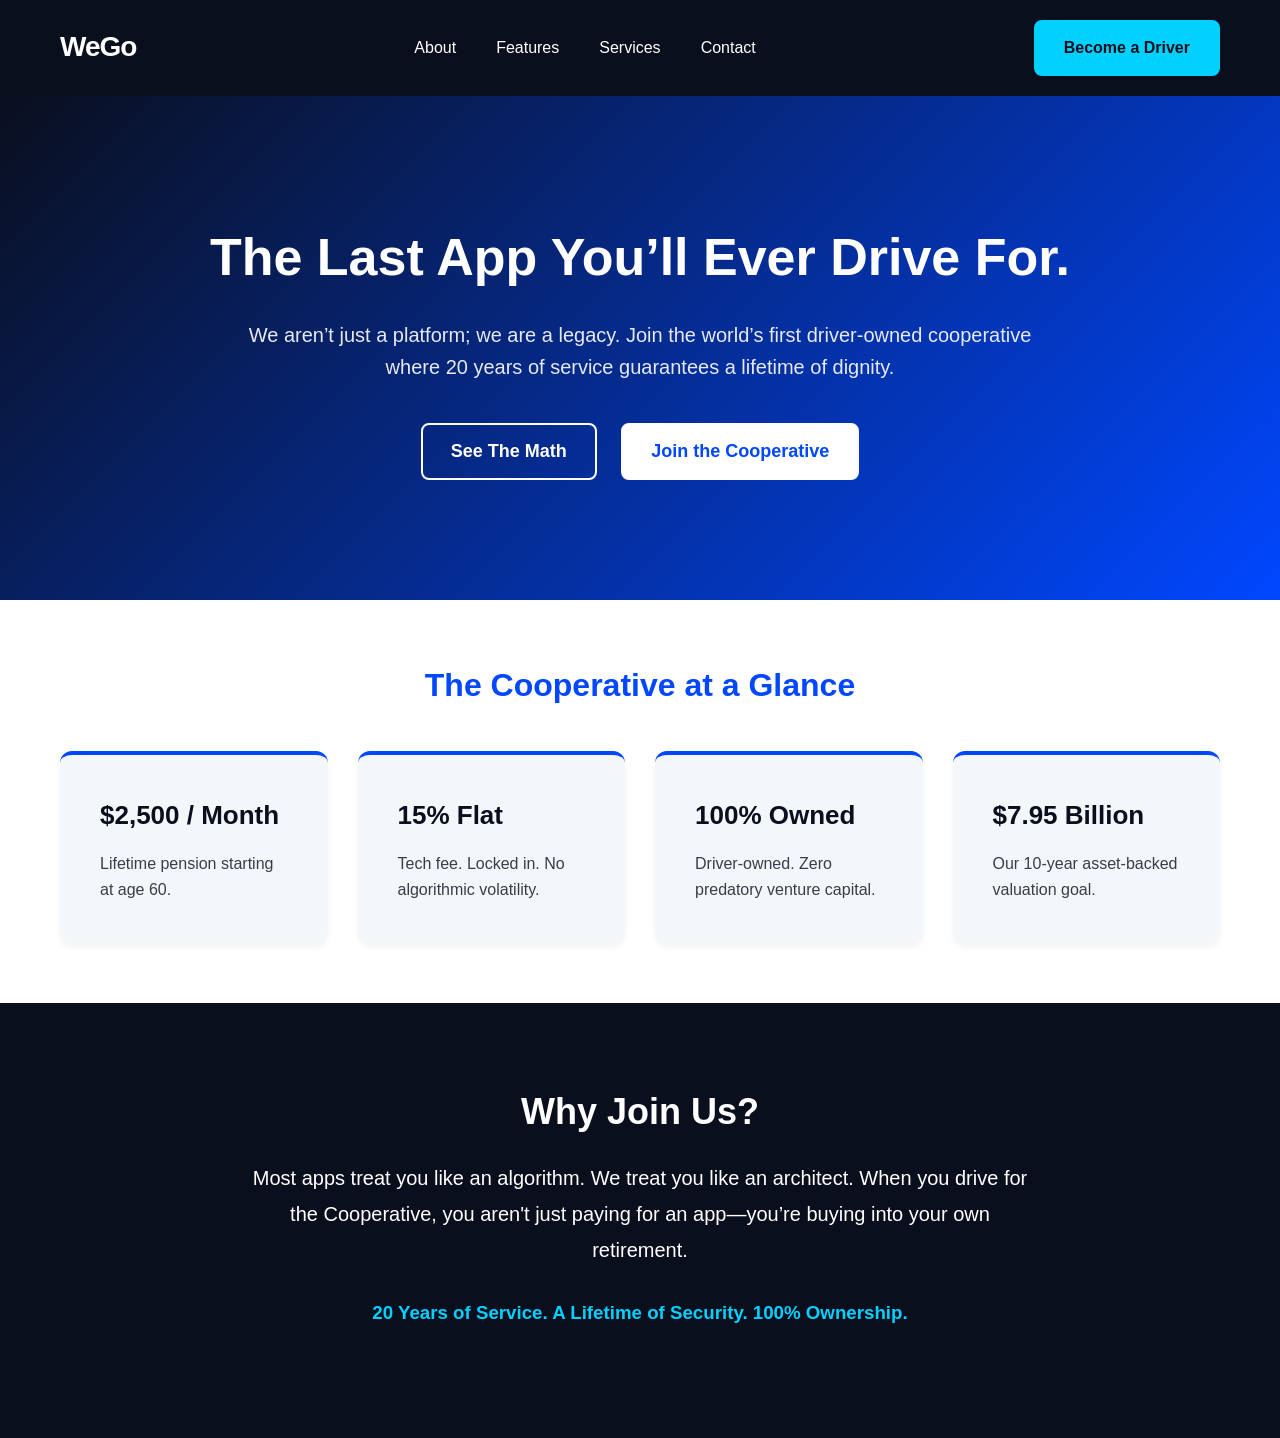
==== index.html @ bcb3e482 "Initial commit: WeGo founational HTML and CSS" ====
<!DOCTYPE html>
<html lang="en">
<head>
    <meta charset="UTF-8">
    <meta name="viewport" content="width=device-width, initial-scale=1.0">
    <title>WeGo - The Last App You'll Ever Drive For</title>
    <link rel="stylesheet" href="styles.css">
</head>
<body>
    <header>
        <div class="container">
            <h1 class="logo"><a href="index.html">WeGo</a></h1>
            <nav>
                <ul>
                    <li><a href="about.html">About</a></li>
                    <li><a href="features.html">Features</a></li>
                    <li><a href="services.html">Services</a></li>
                    <li><a href="contact.html">Contact</a></li>
                </ul>
            </nav>
            <a href="contact.html" class="cta">Become a Driver</a>
        </div>
    </header>

    <main>
        <section class="hero">
            <div class="container hero-content">
                <h2>The Last App You’ll Ever Drive For.</h2>
                <p>We aren’t just a platform; we are a legacy. Join the world’s first driver-owned cooperative where 20 years of service guarantees a lifetime of dignity.</p>
                <div class="hero-ctas">
                    <a href="features.html">See The Math</a>
                    <a href="contact.html" style="background: var(--white); color: var(--primary);">Join the Cooperative</a>
                </div>
            </div>
        </section>

        <section class="fun-facts" style="padding: 60px 0; background: var(--white);">
            <div class="container">
                <h3 style="text-align: center; color: var(--primary); font-size: 32px; margin-bottom: 40px;">The Cooperative at a Glance</h3>
                <div class="feature-grid">
                    <div class="feature-card">
                        <h3>$2,500 / Month</h3>
                        <p>Lifetime pension starting at age 60.</p>
                    </div>
                    <div class="feature-card">
                        <h3>15% Flat</h3>
                        <p>Tech fee. Locked in. No algorithmic volatility.</p>
                    </div>
                    <div class="feature-card">
                        <h3>100% Owned</h3>
                        <p>Driver-owned. Zero predatory venture capital.</p>
                    </div>
                    <div class="feature-card">
                        <h3>$7.95 Billion</h3>
                        <p>Our 10-year asset-backed valuation goal.</p>
                    </div>
                </div>
            </div>
        </section>

        <section class="cta-banner" style="background: var(--dark); color: var(--white); padding: 80px 0; text-align: center;">
            <div class="container">
                <h2 style="font-size: 36px; margin-bottom: 20px;">Why Join Us?</h2>
                <p style="font-size: 20px; max-width: 800px; margin: 0 auto 30px; line-height: 1.8;">Most apps treat you like an algorithm. We treat you like an architect. When you drive for the Cooperative, you aren't just paying for an app—you’re buying into your own retirement.</p>
                <h3 style="color: var(--secondary); margin-bottom: 30px;">20 Years of Service. A Lifetime of Security. 100% Ownership.</h3>
            </div>
        </section>
    </main>
</body>
</html>
---- styles.css ----
/* =========================================
   1. VARIABLES & BASE SETUP
   ========================================= */
:root {
    --primary: #0047FF; 
    --secondary: #00D1FF; 
    --dark: #0A0F1E; 
    --light: #F4F7FA;
    --white: #FFFFFF;
}

* { margin: 0; padding: 0; box-sizing: border-box; font-family: 'Inter', sans-serif; }
body { background: var(--light); color: var(--dark); line-height: 1.6; }
.container { max-width: 1200px; margin: 0 auto; padding: 0 20px; }

/* =========================================
   2. HEADER & NAVIGATION
   ========================================= */
header { background: var(--dark); padding: 20px 0; position: sticky; top: 0; z-index: 100; }
header .container { display: flex; justify-content: space-between; align-items: center; }
.logo { color: var(--white); font-size: 28px; font-weight: 800; letter-spacing: -1px; }
.logo a { color: var(--white); text-decoration: none; }
nav ul { display: flex; list-style: none; }
nav ul li a { color: var(--white); text-decoration: none; margin: 0 20px; font-weight: 500; transition: 0.3s; }
nav ul li a:hover { color: var(--secondary); }

/* =========================================
   3. HERO SECTIONS 
   ========================================= */
.hero { background: linear-gradient(135deg, var(--dark) 0%, var(--primary) 100%); color: var(--white); padding: 120px 0; text-align: center; }
.hero h2 { font-size: 52px; margin-bottom: 20px; font-weight: 800; }
.hero p { font-size: 20px; max-width: 800px; margin: 0 auto 40px; opacity: 0.9; line-height: 1.6; }

/* =========================================
   4. BUTTONS & LINKS
   ========================================= */
.cta { background: var(--secondary); color: var(--dark); padding: 15px 30px; border-radius: 8px; text-decoration: none; font-weight: 700; transition: 0.3s ease; display: inline-block; border: none; cursor: pointer; }
.cta:hover { transform: translateY(-3px); box-shadow: 0 10px 20px rgba(0,209,255,0.3); }

.hero-ctas { margin-top: 20px; }
.hero-ctas a { color: var(--white); text-decoration: none; font-weight: 700; font-size: 18px; margin: 0 10px; padding: 12px 28px; border: 2px solid var(--white); border-radius: 8px; transition: 0.3s ease; display: inline-block; }
.hero-ctas a:hover { background: var(--white); color: var(--primary); transform: translateY(-3px); box-shadow: 0 10px 20px rgba(255, 255, 255, 0.2); }

/* =========================================
   5. GRIDS & CARDS (FUN FACTS & FEATURES)
   ========================================= */
.feature-grid { display: grid; grid-template-columns: repeat(auto-fit, minmax(250px, 1fr)); gap: 30px; }
.feature-card { background: var(--light); padding: 40px; border-radius: 12px; box-shadow: 0 4px 6px rgba(0,0,0,0.05); transition: 0.3s ease; border-top: 4px solid var(--primary); }
.feature-card:hover { transform: translateY(-10px); }
.feature-card h3 { color: var(--dark); margin-bottom: 15px; font-size: 26px; font-weight: 800; }
.feature-card p { font-size: 16px; opacity: 0.8; }

.dashboard-grid { display: grid; grid-template-columns: repeat(12, 1fr); gap: 20px; }

/* =========================================
   6. SERVICES LAYOUT
   ========================================= */
.service-row { display: grid; grid-template-columns: 1fr 1fr; gap: 50px; align-items: start; margin-bottom: 40px; }
.service-text h3 { font-size: 28px; color: var(--primary); margin-bottom: 15px; }
.service-text p { font-size: 18px; line-height: 1.6; }

/* =========================================
   7. FOOTER (Placeholders for your existing setup)
   ========================================= */
footer { background: var(--dark); color: var(--white); padding: 60px 0 20px; text-align: center; }
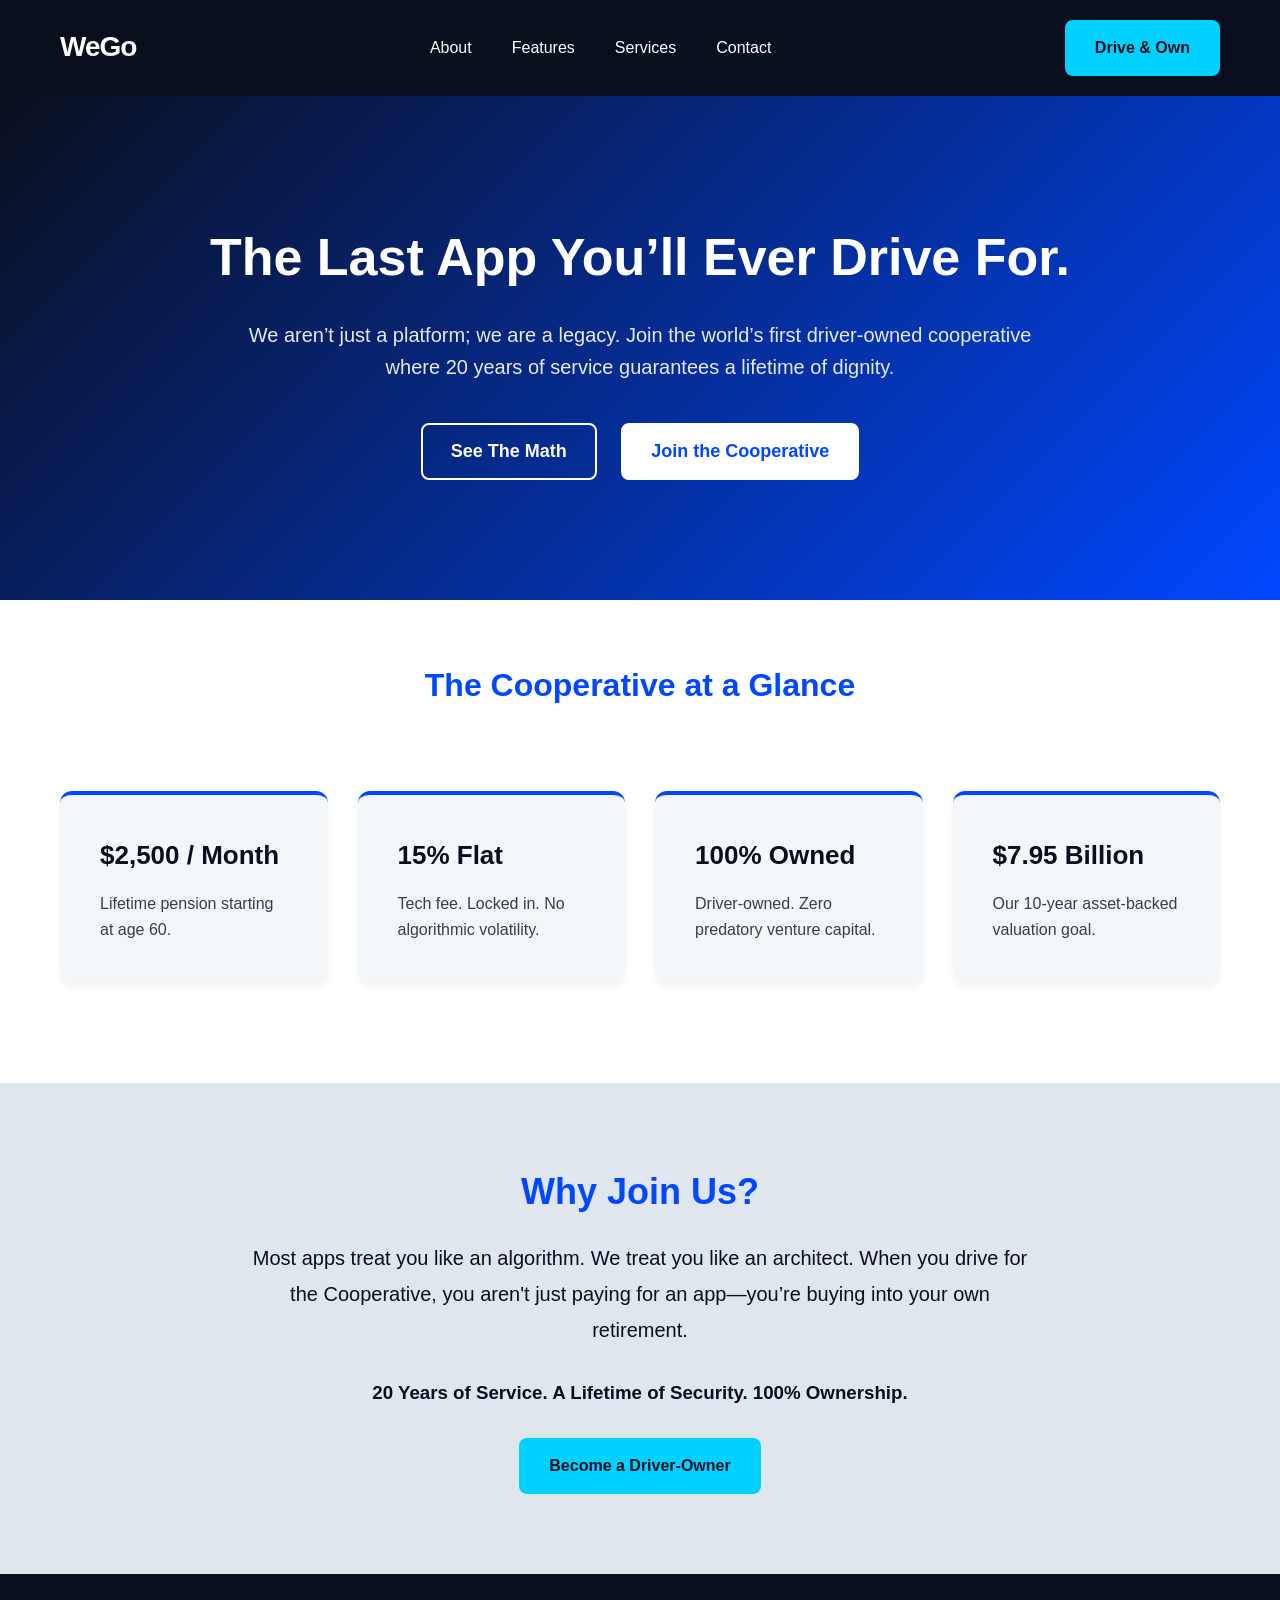
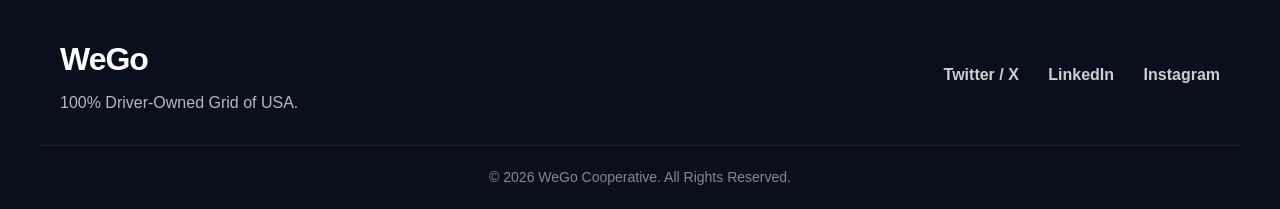
==== commit 51511828: "Added final master CSS" ====
--- a/index.html
+++ b/index.html
@@ -18,7 +18,7 @@
                     <li><a href="contact.html">Contact</a></li>
                 </ul>
             </nav>
-            <a href="contact.html" class="cta">Become a Driver</a>
+            <a href="contact.html" class="cta">Drive & Own</a>
         </div>
     </header>
 
@@ -58,13 +58,32 @@
             </div>
         </section>
 
-        <section class="cta-banner" style="background: var(--dark); color: var(--white); padding: 80px 0; text-align: center;">
+        <section class="cta-banner" style="background: #e0e6ed; color: var(--dark); padding: 80px 0; text-align: center;">
             <div class="container">
-                <h2 style="font-size: 36px; margin-bottom: 20px;">Why Join Us?</h2>
+                <h2 style="font-size: 36px; margin-bottom: 20px; color: var(--primary);">Why Join Us?</h2>
                 <p style="font-size: 20px; max-width: 800px; margin: 0 auto 30px; line-height: 1.8;">Most apps treat you like an algorithm. We treat you like an architect. When you drive for the Cooperative, you aren't just paying for an app—you’re buying into your own retirement.</p>
-                <h3 style="color: var(--secondary); margin-bottom: 30px;">20 Years of Service. A Lifetime of Security. 100% Ownership.</h3>
+                <h3 style="color: var(--dark); margin-bottom: 30px; font-weight: 800;">20 Years of Service. A Lifetime of Security. 100% Ownership.</h3>
+                <a href="contact.html" class="cta">Become a Driver-Owner</a>
             </div>
         </section>
     </main>
+
+    <footer>
+        <div class="container footer-content">
+            <div class="footer-logo">
+                <h2>WeGo</h2>
+                <p>100% Driver-Owned Grid of USA.</p>
+            </div>
+            <div class="social-links">
+                <a href="https://x.com/">Twitter / X</a>
+                <a href="https://www.linkedin.com/">LinkedIn</a>
+                <a href="https://www.instagram.com/">Instagram</a>
+            </div>
+        </div>
+        <div class="footer-bottom">
+            <p>&copy; 2026 WeGo Cooperative. All Rights Reserved.</p>
+        </div>
+    </footer>
+
 </body>
 </html>
--- a/styles.css
+++ b/styles.css
@@ -42,24 +42,85 @@
 .hero-ctas a:hover { background: var(--white); color: var(--primary); transform: translateY(-3px); box-shadow: 0 10px 20px rgba(255, 255, 255, 0.2); }
 
 /* =========================================
-   5. GRIDS & CARDS (FUN FACTS & FEATURES)
+   5. FEATURE CARDS & GRIDS
    ========================================= */
-.feature-grid { display: grid; grid-template-columns: repeat(auto-fit, minmax(250px, 1fr)); gap: 30px; }
+.feature-grid { display: grid; grid-template-columns: repeat(auto-fit, minmax(250px, 1fr)); gap: 30px; padding: 40px 0;}
 .feature-card { background: var(--light); padding: 40px; border-radius: 12px; box-shadow: 0 4px 6px rgba(0,0,0,0.05); transition: 0.3s ease; border-top: 4px solid var(--primary); }
 .feature-card:hover { transform: translateY(-10px); }
 .feature-card h3 { color: var(--dark); margin-bottom: 15px; font-size: 26px; font-weight: 800; }
 .feature-card p { font-size: 16px; opacity: 0.8; }
 
 .dashboard-grid { display: grid; grid-template-columns: repeat(12, 1fr); gap: 20px; }
+.stats-panel { background: var(--white); padding: 25px; border-radius: 12px; box-shadow: 0 10px 30px rgba(0,0,0,0.05); }
 
 /* =========================================
-   6. SERVICES LAYOUT
+   6. SERVICES LAYOUT (Home & Services Page)
    ========================================= */
+.service-list { display: grid; grid-template-columns: repeat(auto-fit, minmax(300px, 1fr)); gap: 30px; padding: 40px 0; }
+.service-item { background: var(--white); padding: 35px; border-radius: 12px; border-left: 6px solid var(--primary); box-shadow: 0 4px 10px rgba(0,0,0,0.03); transition: 0.3s ease; }
+.service-item:hover { transform: translateY(-5px); box-shadow: 0 10px 25px rgba(0, 71, 255, 0.1); }
+.service-item h3 { color: var(--dark); font-size: 22px; margin-bottom: 12px; }
+.service-item p { font-size: 16px; opacity: 0.8; }
+
 .service-row { display: grid; grid-template-columns: 1fr 1fr; gap: 50px; align-items: start; margin-bottom: 40px; }
+.service-row.reverse-row { direction: rtl; }
+.service-row.reverse-row .service-text { direction: ltr; }
 .service-text h3 { font-size: 28px; color: var(--primary); margin-bottom: 15px; }
 .service-text p { font-size: 18px; line-height: 1.6; }
+.service-text ul { list-style: none; padding: 0; }
+.service-text ul li { font-size: 16px; margin-bottom: 12px; padding-left: 30px; position: relative; }
+.service-text ul li::before { content: '✓'; color: var(--primary); position: absolute; left: 0; font-weight: bold; font-size: 18px; }
+
+.service-graphic { background: #e0e6ed; height: 400px; border-radius: 12px; border: 2px solid var(--primary); display: flex; align-items: center; justify-content: center; color: var(--dark); font-weight: 700; opacity: 0.8; box-shadow: 0 10px 30px rgba(0,0,0,0.05); }
 
 /* =========================================
-   7. FOOTER (Placeholders for your existing setup)
+   7. CONTACT FORM
    ========================================= */
-footer { background: var(--dark); color: var(--white); padding: 60px 0 20px; text-align: center; }+.contact-form { display: flex; flex-direction: column; gap: 20px; }
+.form-row { display: grid; grid-template-columns: 1fr 1fr; gap: 20px; }
+.contact-form input, .contact-form select, .contact-form textarea { width: 100%; padding: 15px; border: 1px solid #ccc; border-radius: 8px; font-size: 16px; background: #f9fbfd; transition: 0.3s; }
+.contact-form input:focus, .contact-form select:focus, .contact-form textarea:focus { outline: none; border-color: var(--primary); box-shadow: 0 0 0 3px rgba(0, 71, 255, 0.1); }
+.contact-form textarea { resize: vertical; }
+.submit-btn { width: 100%; }
+
+/* =========================================
+   8. RICH FOOTER
+   ========================================= */
+footer { background: var(--dark); color: var(--white); padding: 60px 0 20px; }
+.footer-content { display: flex; justify-content: space-between; align-items: center; border-bottom: 1px solid rgba(255, 255, 255, 0.1); padding-bottom: 30px; margin-bottom: 20px; flex-wrap: wrap; gap: 20px; }
+.footer-logo h2 { font-size: 32px; font-weight: 800; letter-spacing: -1px; color: var(--white); margin-bottom: 5px; }
+.footer-logo p { opacity: 0.7; font-size: 16px; }
+.social-links a { color: var(--white); text-decoration: none; margin-left: 25px; font-weight: 600; transition: 0.3s; opacity: 0.8; }
+.social-links a:hover { color: var(--secondary); opacity: 1; }
+.footer-bottom { text-align: center; opacity: 0.5; font-size: 14px; }
+
+/* =========================================
+   9. MOBILE RESPONSIVENESS (The Final Polish)
+   ========================================= */
+@media (max-width: 768px) {
+    /* Stack the hero text and buttons so they don't look squashed */
+    .hero-ctas a { margin-bottom: 15px !important; }
+    .hero h2 { font-size: 32px; }
+    .hero p { font-size: 16px; }
+
+    /* Force grids to stack vertically */
+    .dashboard-grid, .service-row { display: flex !important; flex-direction: column !important; gap: 30px; }
+
+    /* Target ALL divs inside grids to take full width and remove padding */
+    .dashboard-grid > div, .service-row > div { width: 100% !important; grid-column: span 12 !important; padding-right: 0 !important; padding-left: 0 !important; }
+
+    /* Nav Fix */
+    header .container { flex-direction: column; gap: 15px; }
+    nav ul { flex-wrap: wrap; justify-content: center; }
+    nav ul li a { margin: 0 10px; font-size: 14px; }
+
+    /* Form Fix */
+    .contact-form { display: flex !important; flex-direction: column !important; width: 100% !important; }
+    .form-row { display: flex !important; flex-direction: column !important; gap: 20px !important; }
+    .contact-form input, .contact-form select, .contact-form textarea { width: 100% !important; max-width: 100% !important; box-sizing: border-box !important; padding: 15px !important; font-size: 16px !important; }
+    .submit-btn { width: 100% !important; padding: 18px !important; font-size: 18px !important; }
+
+    /* Footer Fix */
+    .footer-content { flex-direction: column; text-align: center; }
+    .social-links a { margin: 0 10px; }
+}
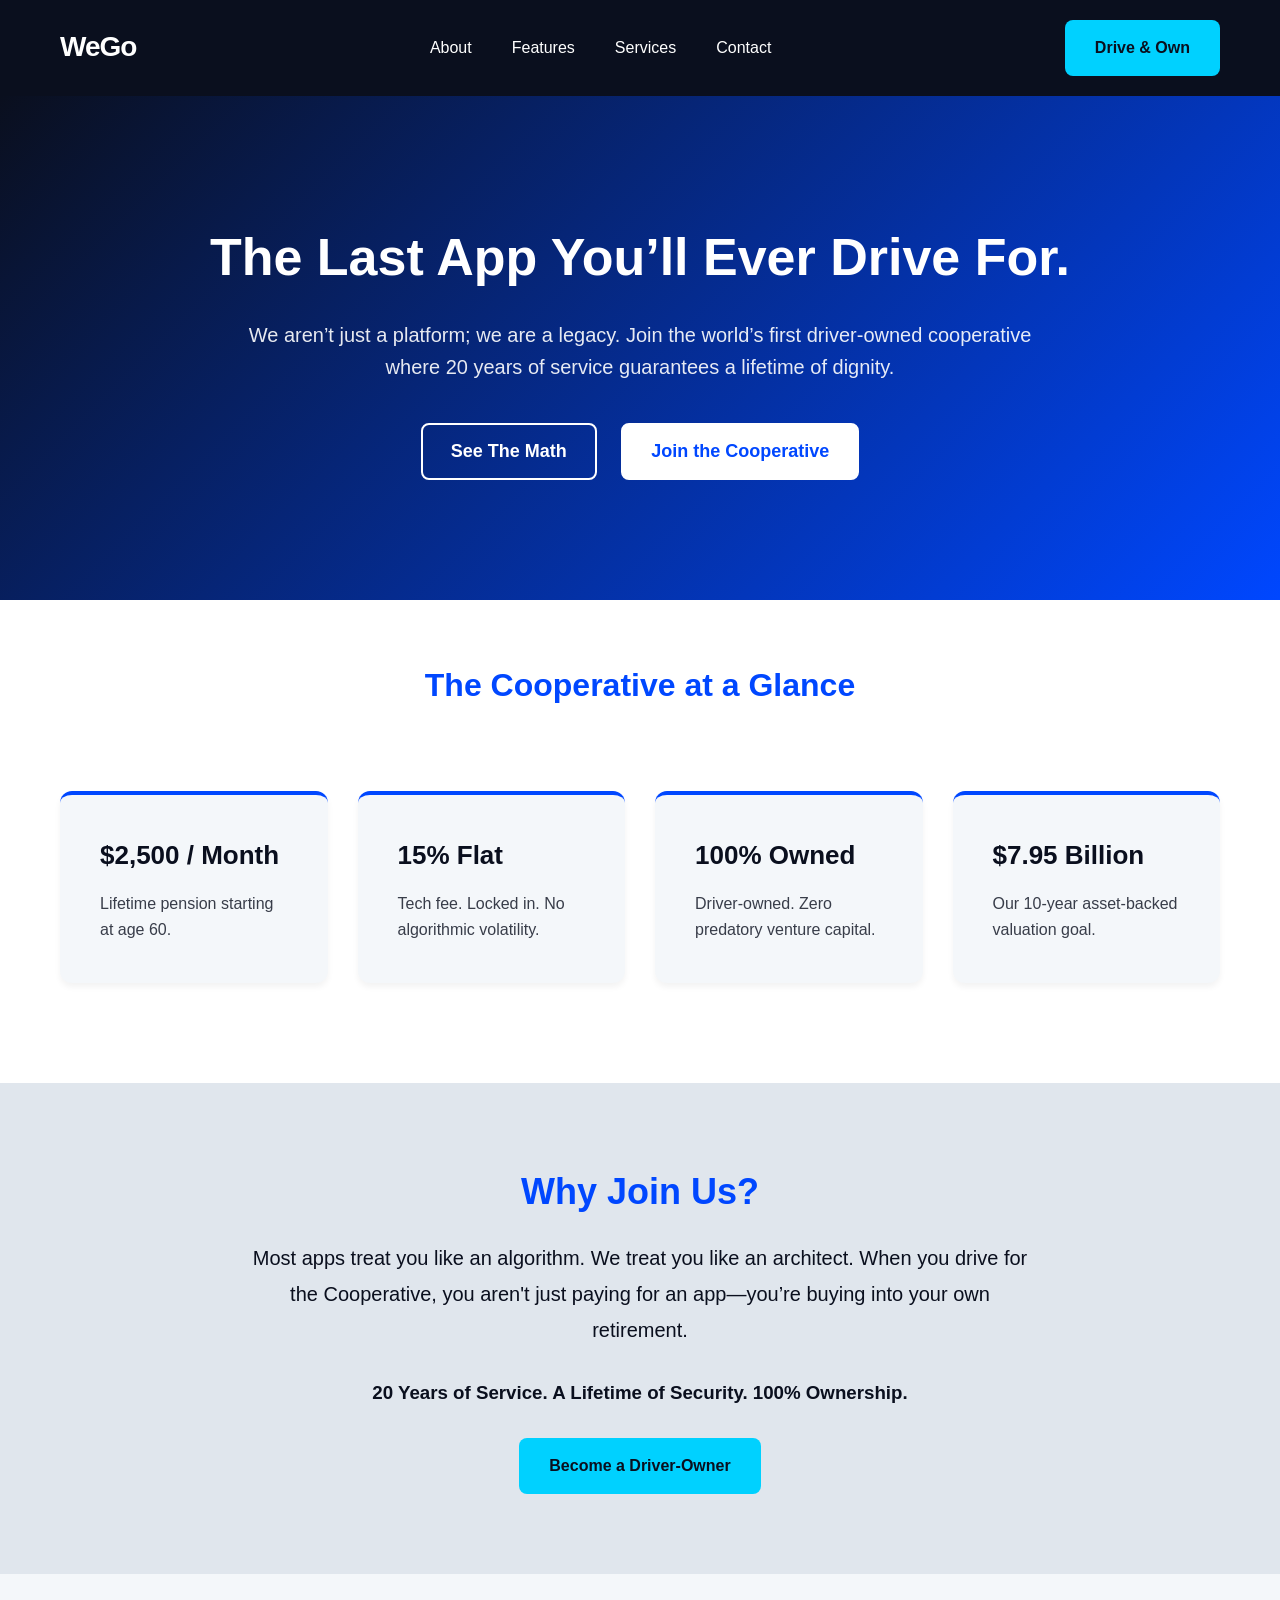
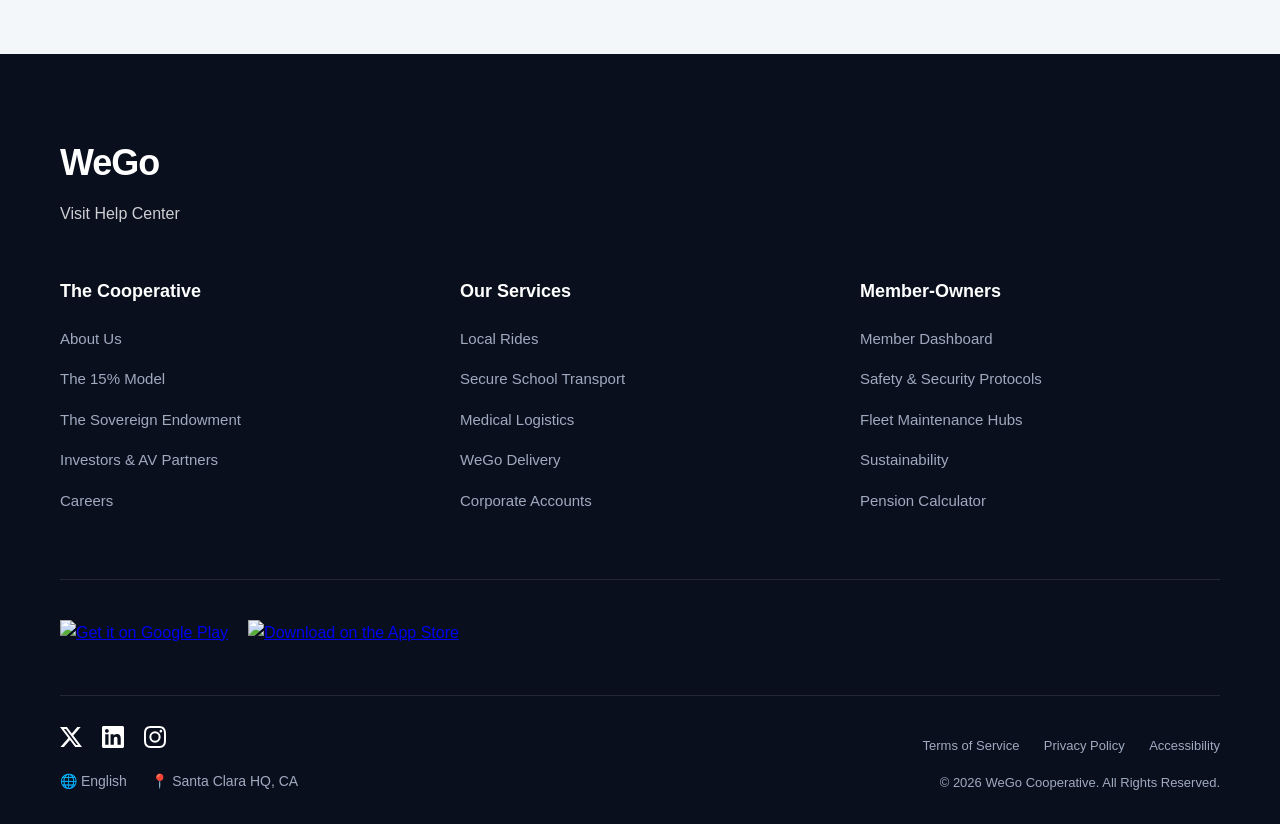
==== commit f9234e6b: "Added secure blank targets to app links and logo" ====
--- a/index.html
+++ b/index.html
@@ -68,20 +68,83 @@
         </section>
     </main>
 
-    <footer>
-        <div class="container footer-content">
-            <div class="footer-logo">
+    <footer class="mega-footer">
+        <div class="container">
+            <div class="footer-brand">
                 <h2>WeGo</h2>
-                <p>100% Driver-Owned Grid of USA.</p>
+                <a href="contact.html" class="help-link">Visit Help Center</a>
             </div>
-            <div class="social-links">
-                <a href="https://x.com/">Twitter / X</a>
-                <a href="https://www.linkedin.com/">LinkedIn</a>
-                <a href="https://www.instagram.com/">Instagram</a>
+
+            <div class="footer-grid">
+                <div class="footer-col">
+                    <h4>The Cooperative</h4>
+                    <ul>
+                        <li><a href="about.html">About Us</a></li>
+                        <li><a href="features.html">The 15% Model</a></li>
+                        <li><a href="#">The Sovereign Endowment</a></li>
+                        <li><a href="#">Investors & AV Partners</a></li>
+                        <li><a href="contact.html">Careers</a></li>
+                    </ul>
+                </div>
+                
+                <div class="footer-col">
+                    <h4>Our Services</h4>
+                    <ul>
+                        <li><a href="services.html">Local Rides</a></li>
+                        <li><a href="services.html">Secure School Transport</a></li>
+                        <li><a href="services.html">Medical Logistics</a></li>
+                        <li><a href="#">WeGo Delivery</a></li>
+                        <li><a href="#">Corporate Accounts</a></li>
+                    </ul>
+                </div>
+
+                <div class="footer-col">
+                    <h4>Member-Owners</h4>
+                    <ul>
+                        <li><a href="#">Member Dashboard</a></li>
+                        <li><a href="#">Safety & Security Protocols</a></li>
+                        <li><a href="#">Fleet Maintenance Hubs</a></li>
+                        <li><a href="#">Sustainability</a></li>
+                        <li><a href="features.html">Pension Calculator</a></li>
+                    </ul>
+                </div>
             </div>
-        </div>
-        <div class="footer-bottom">
-            <p>&copy; 2026 WeGo Cooperative. All Rights Reserved.</p>
+
+            <div class="footer-apps">
+                <a href="https://play.google.com/store/" target="_blank" rel="noopener noreferrer" class="store-badge">
+                    <img src="https://upload.wikimedia.org/wikipedia/commons/7/78/Google_Play_Store_badge_EN.svg" alt="Get it on Google Play">
+                </a>
+                <a href="https://www.apple.com/store" target="_blank" rel="noopener noreferrer" class="store-badge">
+                    <img src="https://upload.wikimedia.org/wikipedia/commons/3/3c/Download_on_the_App_Store_Badge.svg" alt="Download on the App Store">
+                </a>
+            </div>
+
+            <div class="footer-meta">
+                <div class="meta-left">
+                    <div class="social-icons">
+                        <a href="https://x.com/" target="_blank" aria-label="X (Twitter)">
+                            <svg viewBox="0 0 24 24" width="22" height="22" fill="currentColor"><path d="M18.901 1.153h3.68l-8.04 9.19L24 22.846h-7.406l-5.8-7.584-6.638 7.584H.474l8.6-9.83L0 1.154h7.594l5.243 6.932ZM17.61 20.644h2.039L6.486 3.24H4.298Z"/></svg>
+                        </a>
+                        <a href="https://www.linkedin.com/" target="_blank" aria-label="LinkedIn">
+                            <svg viewBox="0 0 24 24" width="22" height="22" fill="currentColor"><path d="M20.447 20.452h-3.554v-5.569c0-1.328-.027-3.037-1.852-3.037-1.853 0-2.136 1.445-2.136 2.939v5.667H9.351V9h3.414v1.561h.046c.477-.9 1.637-1.85 3.37-1.85 3.601 0 4.267 2.37 4.267 5.455v6.286zM5.337 7.433c-1.144 0-2.063-.926-2.063-2.065 0-1.138.92-2.063 2.063-2.063 1.14 0 2.064.925 2.064 2.063 0 1.139-.925 2.065-2.064 2.065zm1.782 13.019H3.555V9h3.564v11.452zM22.225 0H1.771C.792 0 0 .774 0 1.729v20.542C0 23.227.792 24 1.771 24h20.451C23.2 24 24 23.227 24 22.271V1.729C24 .774 23.2 0 22.222 0h.003z"/></svg>
+                        </a>
+                        <a href="https://www.instagram.com/" target="_blank" aria-label="Instagram">
+                            <svg viewBox="0 0 24 24" width="22" height="22" fill="currentColor"><path d="M12 2.163c3.204 0 3.584.012 4.85.07 3.252.148 4.771 1.691 4.919 4.919.058 1.265.069 1.645.069 4.849 0 3.205-.012 3.584-.069 4.849-.149 3.225-1.664 4.771-4.919 4.919-1.266.058-1.644.07-4.85.07-3.204 0-3.584-.012-4.849-.07-3.26-.149-4.771-1.699-4.919-4.92-.058-1.265-.07-1.644-.07-4.849 0-3.204.013-3.583.07-4.849.149-3.227 1.664-4.771 4.919-4.919 1.266-.057 1.645-.069 4.849-.069zM12 0C8.741 0 8.333.014 7.053.072 2.695.272.273 2.69.073 7.052.014 8.333 0 8.741 0 12c0 3.259.014 3.668.072 4.948.2 4.358 2.618 6.78 6.98 6.98C8.333 23.986 8.741 24 12 24c3.259 0 3.668-.014 4.948-.072 4.354-.2 6.782-2.618 6.979-6.98.059-1.28.073-1.689.073-4.948 0-3.259-.014-3.667-.072-4.947-.196-4.354-2.617-6.78-6.979-6.98C15.668.014 15.259 0 12 0zm0 5.838a6.162 6.162 0 100 12.324 6.162 6.162 0 000-12.324zM12 16a4 4 0 110-8 4 4 0 010 8zm6.406-11.845a1.44 1.44 0 100 2.881 1.44 1.44 0 000-2.881z"/></svg>
+                        </a>
+                    </div>
+                    <div class="locale-info">
+                        <span>🌐 English</span>
+                        <span>📍 Santa Clara HQ, CA</span>
+                    </div>
+                </div>
+                
+                <div class="meta-right">
+                    <a href="#">Terms of Service</a>
+                    <a href="#">Privacy Policy</a>
+                    <a href="#">Accessibility</a>
+                    <p class="copyright">&copy; 2026 WeGo Cooperative. All Rights Reserved.</p>
+                </div>
+            </div>
         </div>
     </footer>
 
--- a/styles.css
+++ b/styles.css
@@ -54,7 +54,7 @@
 .stats-panel { background: var(--white); padding: 25px; border-radius: 12px; box-shadow: 0 10px 30px rgba(0,0,0,0.05); }
 
 /* =========================================
-   6. SERVICES LAYOUT (Home & Services Page)
+   6. SERVICES LAYOUT
    ========================================= */
 .service-list { display: grid; grid-template-columns: repeat(auto-fit, minmax(300px, 1fr)); gap: 30px; padding: 40px 0; }
 .service-item { background: var(--white); padding: 35px; border-radius: 12px; border-left: 6px solid var(--primary); box-shadow: 0 4px 10px rgba(0,0,0,0.03); transition: 0.3s ease; }
@@ -84,43 +84,95 @@
 .submit-btn { width: 100%; }
 
 /* =========================================
-   8. RICH FOOTER
+   8. MEGA FOOTER
    ========================================= */
-footer { background: var(--dark); color: var(--white); padding: 60px 0 20px; }
-.footer-content { display: flex; justify-content: space-between; align-items: center; border-bottom: 1px solid rgba(255, 255, 255, 0.1); padding-bottom: 30px; margin-bottom: 20px; flex-wrap: wrap; gap: 20px; }
-.footer-logo h2 { font-size: 32px; font-weight: 800; letter-spacing: -1px; color: var(--white); margin-bottom: 5px; }
-.footer-logo p { opacity: 0.7; font-size: 16px; }
-.social-links a { color: var(--white); text-decoration: none; margin-left: 25px; font-weight: 600; transition: 0.3s; opacity: 0.8; }
-.social-links a:hover { color: var(--secondary); opacity: 1; }
-.footer-bottom { text-align: center; opacity: 0.5; font-size: 14px; }
+.mega-footer { background: var(--dark); color: var(--white); padding: 80px 0 30px; margin-top: 80px; }
+.footer-brand { margin-bottom: 50px; }
+.footer-brand h2 { font-size: 36px; margin-bottom: 10px; letter-spacing: -1px; }
+.help-link { color: var(--white); text-decoration: none; font-size: 16px; opacity: 0.8; transition: 0.3s; }
+.help-link:hover { opacity: 1; color: var(--secondary); }
+
+.footer-grid { display: grid; grid-template-columns: repeat(3, 1fr); gap: 40px; margin-bottom: 50px; }
+.footer-col h4 { font-size: 18px; margin-bottom: 20px; font-weight: 600; }
+.footer-col ul { list-style: none; padding: 0; }
+.footer-col ul li { margin-bottom: 15px; }
+.footer-col ul li a { color: #A0AABF; text-decoration: none; font-size: 15px; transition: 0.3s; }
+.footer-col ul li a:hover { color: var(--white); padding-left: 5px; }
+
+.footer-apps { display: flex; gap: 20px; margin-bottom: 50px; padding-top: 40px; border-top: 1px solid rgba(255, 255, 255, 0.1); }
+.app-btn { display: flex; align-items: center; background: transparent; border: 2px solid #A0AABF; border-radius: 8px; padding: 10px 20px; color: var(--white); text-decoration: none; transition: 0.3s; }
+.app-btn:hover { border-color: var(--white); background: rgba(255,255,255,0.05); }
+.app-icon { font-size: 24px; margin-right: 12px; }
+.app-text { display: flex; flex-direction: column; }
+.app-text small { font-size: 11px; opacity: 0.8; }
+.app-text strong { font-size: 16px; }
+
+.footer-meta { display: flex; justify-content: space-between; align-items: flex-end; padding-top: 30px; border-top: 1px solid rgba(255, 255, 255, 0.1); }
+.social-icons {
+    display: flex;
+    align-items: center;
+    gap: 20px; /* Spaces the icons out */
+    margin-bottom: 20px;
+}
+
+.social-icons a {
+    color: var(--white); /* This makes the SVG math turn white! */
+    transition: 0.3s ease;
+    display: inline-flex;
+}
+
+.social-icons a:hover {
+    color: var(--secondary); /* Turns the icons cyan when hovered */
+    transform: translateY(-3px); /* Makes them bounce up slightly */
+}
+.locale-info span { margin-right: 20px; color: #A0AABF; font-size: 14px; }
+.meta-right { text-align: right; }
+.meta-right a { color: #A0AABF; text-decoration: none; margin-left: 20px; font-size: 13px; }
+.meta-right a:hover, .social-icons a:hover { color: var(--secondary); }
+.copyright { color: #A0AABF; font-size: 13px; margin-top: 15px; }
 
 /* =========================================
    9. MOBILE RESPONSIVENESS (The Final Polish)
    ========================================= */
 @media (max-width: 768px) {
-    /* Stack the hero text and buttons so they don't look squashed */
+    /* Hero fixes */
     .hero-ctas a { margin-bottom: 15px !important; }
     .hero h2 { font-size: 32px; }
     .hero p { font-size: 16px; }
 
+    /* Nav Fixes */
+    header .container { flex-direction: column; gap: 15px; }
+    nav ul { flex-wrap: wrap; justify-content: center; gap: 15px !important; row-gap: 10px !important; }
+    nav ul li a { margin: 0; font-size: 14px; }
+    header .cta { margin-top: 10px !important; width: 100% !important; text-align: center !important; }
+
     /* Force grids to stack vertically */
     .dashboard-grid, .service-row { display: flex !important; flex-direction: column !important; gap: 30px; }
-
-    /* Target ALL divs inside grids to take full width and remove padding */
     .dashboard-grid > div, .service-row > div { width: 100% !important; grid-column: span 12 !important; padding-right: 0 !important; padding-left: 0 !important; }
 
-    /* Nav Fix */
-    header .container { flex-direction: column; gap: 15px; }
-    nav ul { flex-wrap: wrap; justify-content: center; }
-    nav ul li a { margin: 0 10px; font-size: 14px; }
-
-    /* Form Fix */
+    /* Form Fixes */
     .contact-form { display: flex !important; flex-direction: column !important; width: 100% !important; }
     .form-row { display: flex !important; flex-direction: column !important; gap: 20px !important; }
     .contact-form input, .contact-form select, .contact-form textarea { width: 100% !important; max-width: 100% !important; box-sizing: border-box !important; padding: 15px !important; font-size: 16px !important; }
     .submit-btn { width: 100% !important; padding: 18px !important; font-size: 18px !important; }
 
-    /* Footer Fix */
-    .footer-content { flex-direction: column; text-align: center; }
-    .social-links a { margin: 0 10px; }
+    /* Mega Footer Fixes */
+    .footer-grid { grid-template-columns: 1fr !important; gap: 30px !important; }
+    .footer-apps { flex-direction: column !important; }
+    .app-btn { width: 100% !important; justify-content: center !important; }
+    .footer-meta { flex-direction: column !important; align-items: flex-start !important; gap: 30px !important; }
+    .meta-right { text-align: left !important; }
+    .meta-right a { display: block !important; margin-left: 0 !important; margin-bottom: 10px !important; }
+}
+
+/* --- Official Store Badge Sizing --- */
+.store-badge img {
+    height: 40px; 
+    width: auto;
+    transition: 0.3s ease;
+}
+
+.store-badge img:hover {
+    transform: translateY(-3px); 
+    opacity: 0.9;
 }
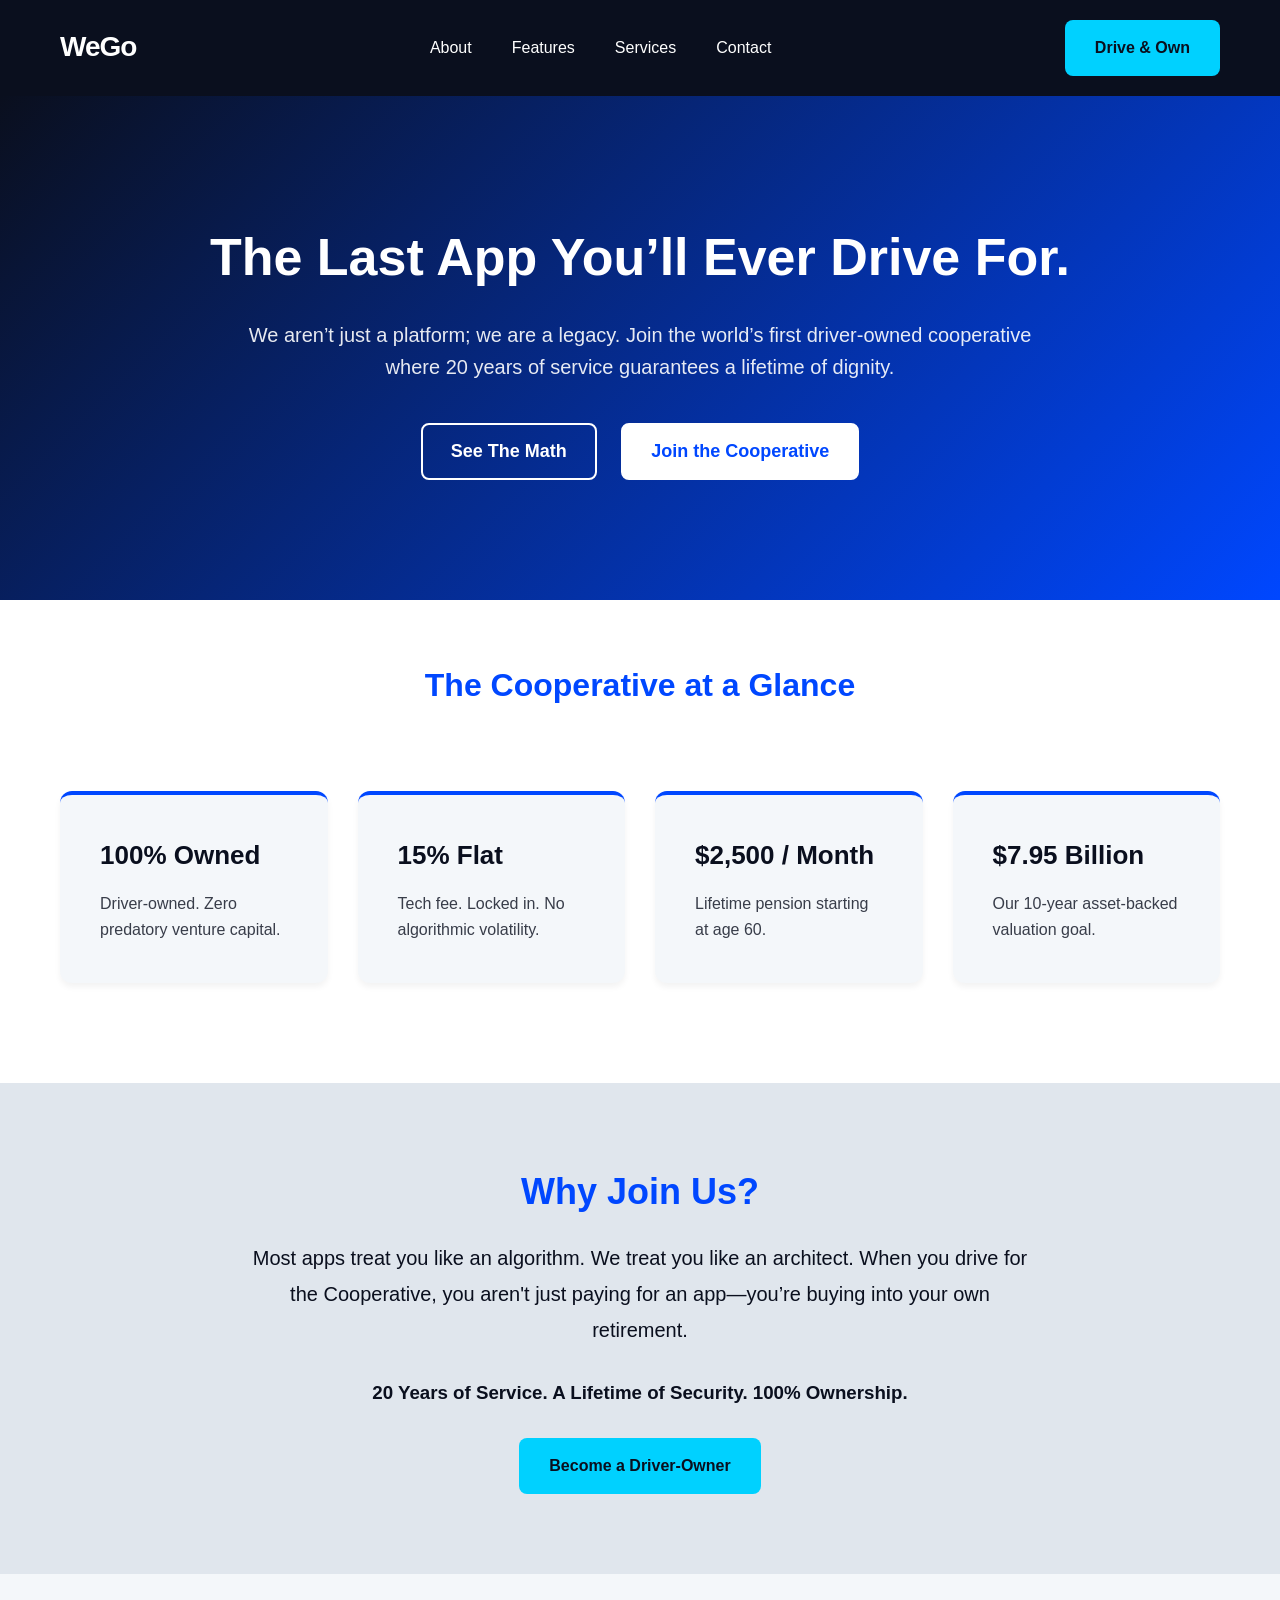
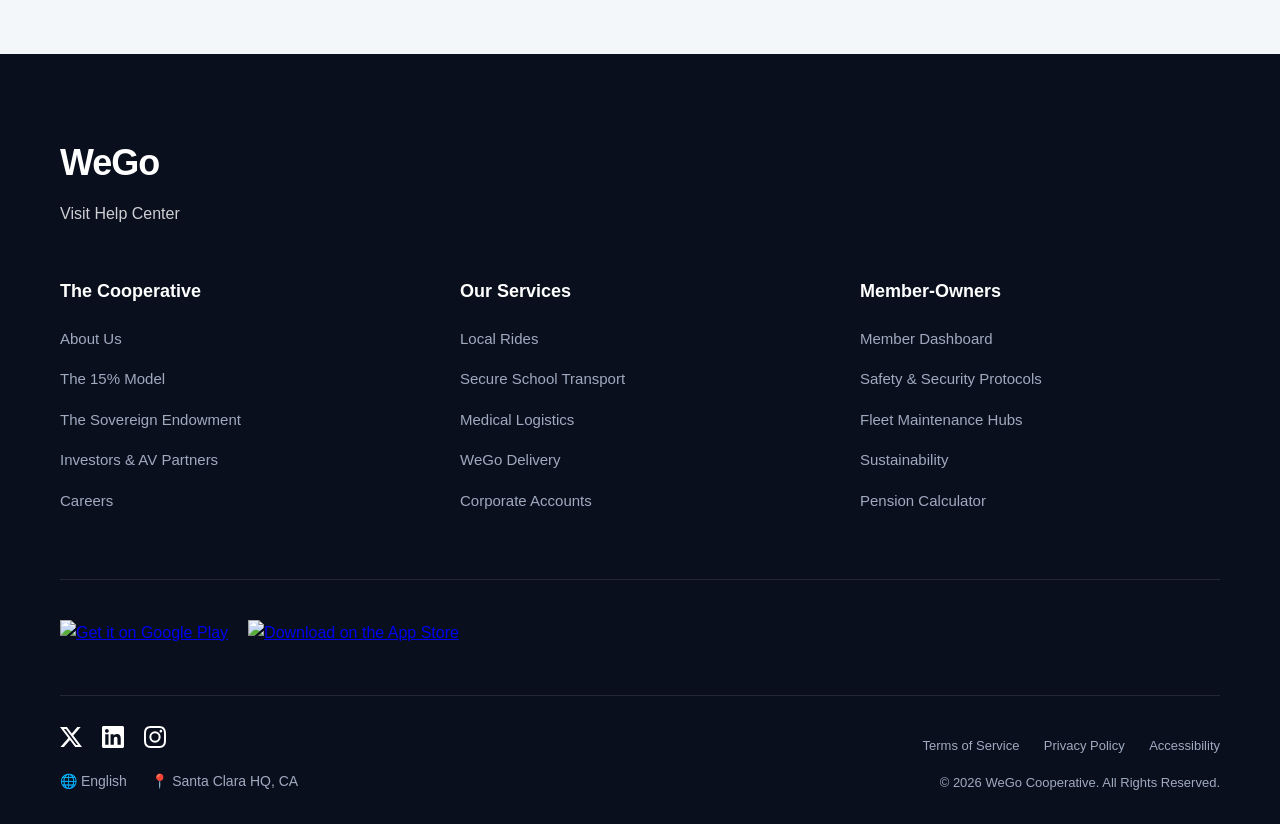
==== commit 25ca357a: "Updated Index feature card" ====
--- a/index.html
+++ b/index.html
@@ -39,16 +39,16 @@
                 <h3 style="text-align: center; color: var(--primary); font-size: 32px; margin-bottom: 40px;">The Cooperative at a Glance</h3>
                 <div class="feature-grid">
                     <div class="feature-card">
-                        <h3>$2,500 / Month</h3>
-                        <p>Lifetime pension starting at age 60.</p>
+                        <h3>100% Owned</h3>
+                        <p>Driver-owned. Zero predatory venture capital.</p>
                     </div>
                     <div class="feature-card">
                         <h3>15% Flat</h3>
                         <p>Tech fee. Locked in. No algorithmic volatility.</p>
                     </div>
                     <div class="feature-card">
-                        <h3>100% Owned</h3>
-                        <p>Driver-owned. Zero predatory venture capital.</p>
+                        <h3>$2,500 / Month</h3>
+                        <p>Lifetime pension starting at age 60.</p>
                     </div>
                     <div class="feature-card">
                         <h3>$7.95 Billion</h3>
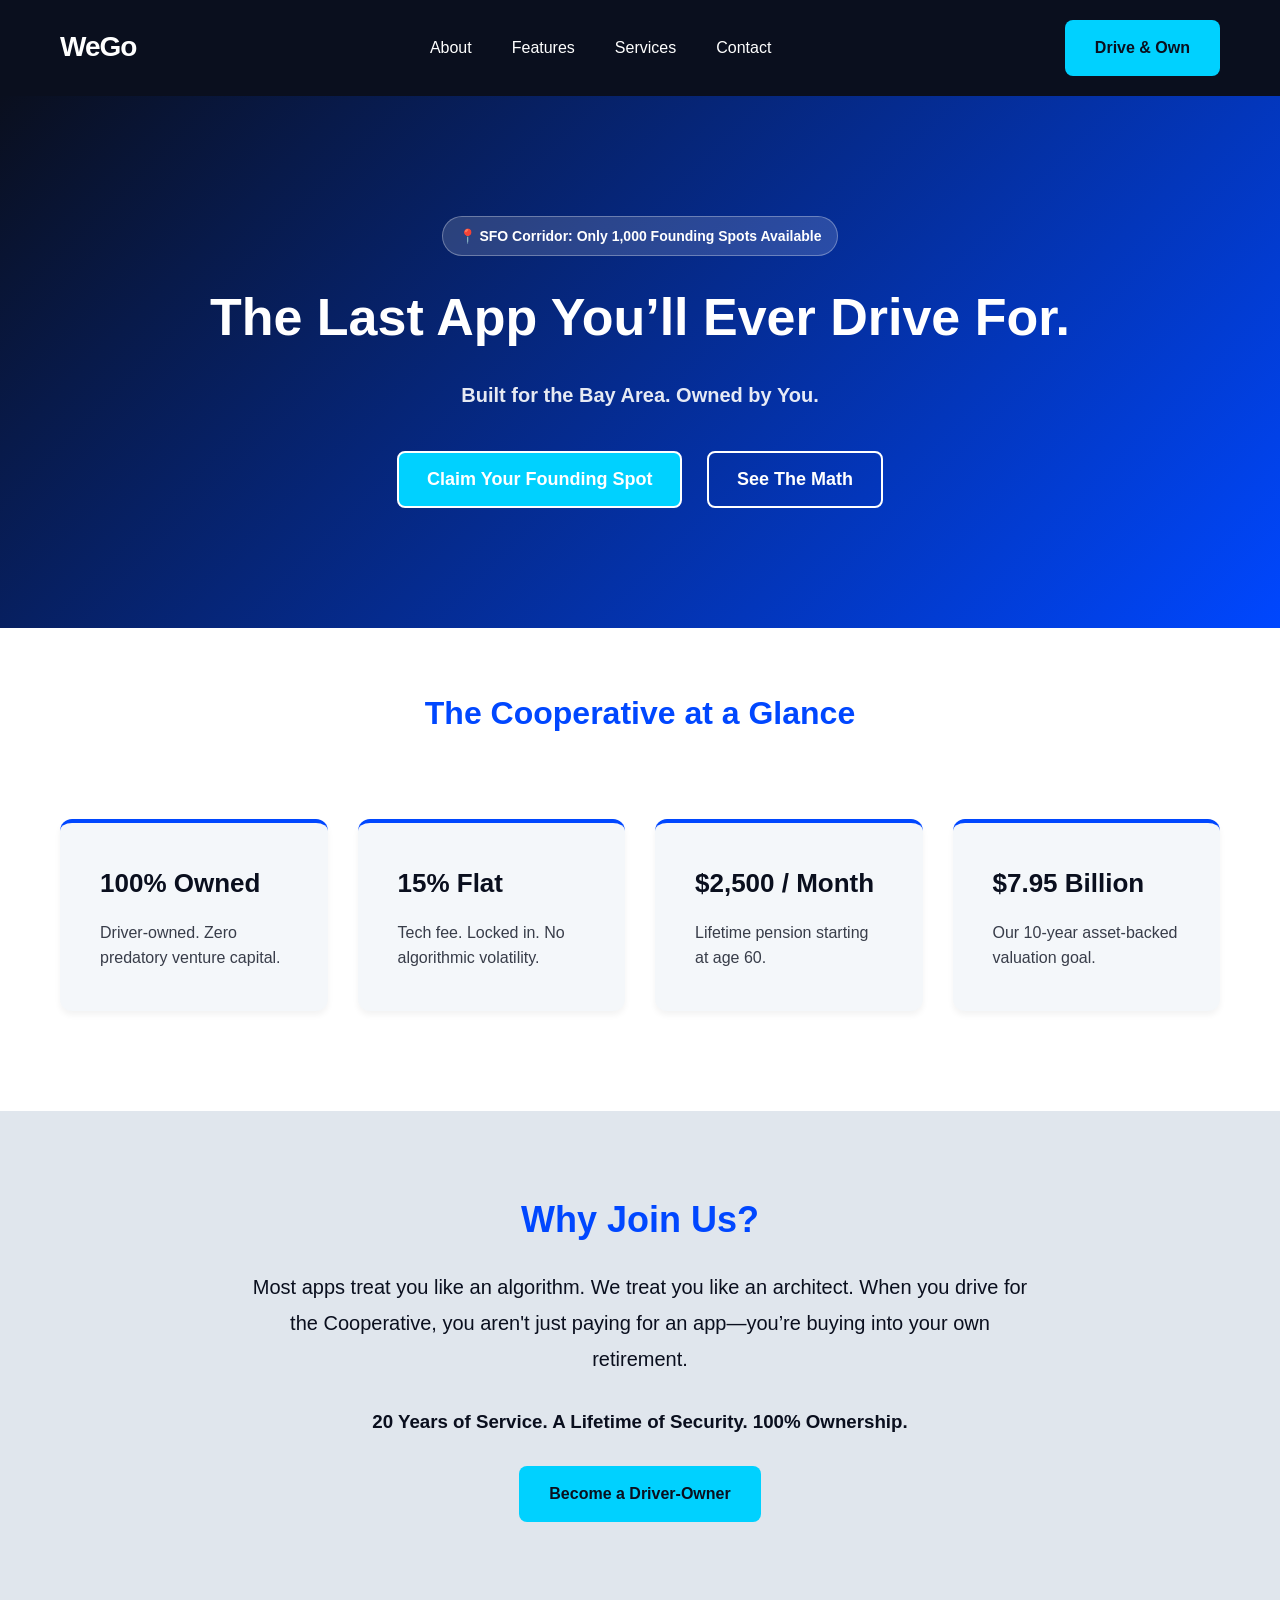
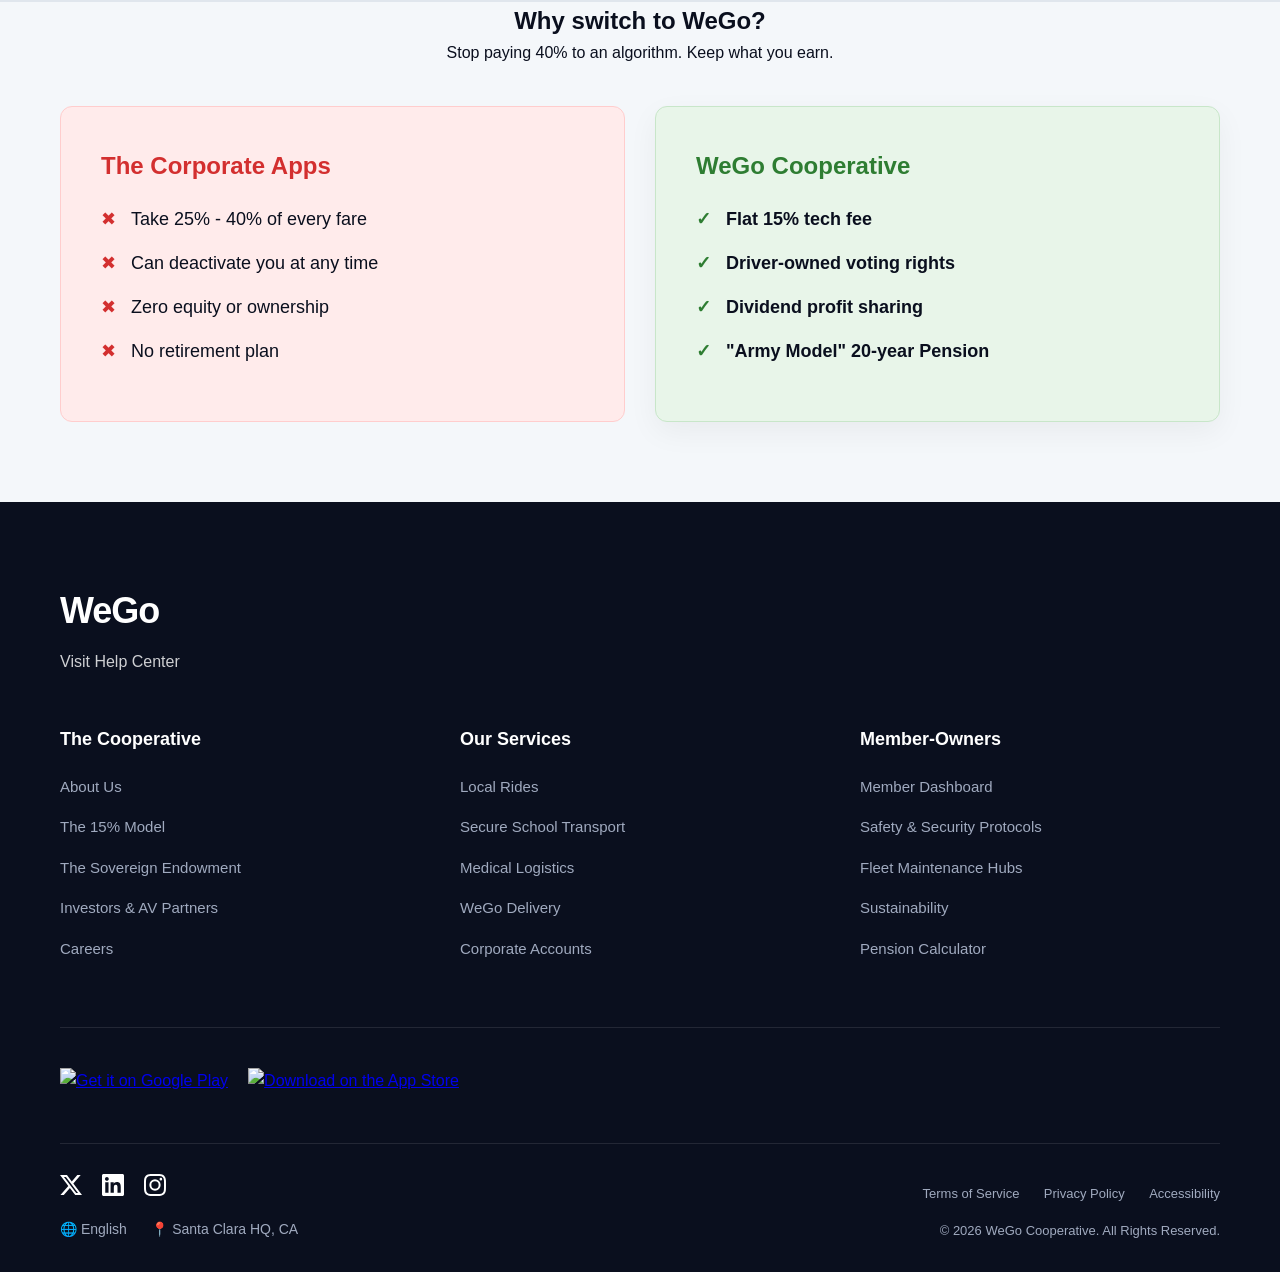
==== commit d93bd202: "Updated homepage and CSS" ====
--- a/index.html
+++ b/index.html
@@ -24,15 +24,19 @@
 
     <main>
         <section class="hero">
-            <div class="container hero-content">
-                <h2>The Last App You’ll Ever Drive For.</h2>
-                <p>We aren’t just a platform; we are a legacy. Join the world’s first driver-owned cooperative where 20 years of service guarantees a lifetime of dignity.</p>
-                <div class="hero-ctas">
-                    <a href="features.html">See The Math</a>
-                    <a href="contact.html" style="background: var(--white); color: var(--primary);">Join the Cooperative</a>
-                </div>
+        <div class="container hero-content">
+            <div class="urgency-badge">📍 SFO Corridor: Only 1,000 Founding Spots Available</div>
+            
+            <h2>The Last App You’ll Ever Drive For.</h2>
+            
+            <p><strong>Built for the Bay Area. Owned by You.</strong><br>
+                        
+            <div class="hero-ctas">
+                <a href="contact.html" class="cta">Claim Your Founding Spot</a>
+                <a href="features.html">See The Math</a>
             </div>
-        </section>
+        </div>
+    </section>
 
         <section class="fun-facts" style="padding: 60px 0; background: var(--white);">
             <div class="container">
@@ -66,6 +70,35 @@
                 <a href="contact.html" class="cta">Become a Driver-Owner</a>
             </div>
         </section>
+
+        <section class="comparison-section">
+        <div class="container">
+            <div class="section-header" style="text-align: center; margin-bottom: 40px;">
+                <h2>Why switch to WeGo?</h2>
+                <p>Stop paying 40% to an algorithm. Keep what you earn.</p>
+            </div>
+            <div class="comparison-grid">
+                <div class="compare-card old-way">
+                    <h3>The Corporate Apps</h3>
+                    <ul>
+                        <li>Take 25% - 40% of every fare</li>
+                        <li>Can deactivate you at any time</li>
+                        <li>Zero equity or ownership</li>
+                        <li>No retirement plan</li>
+                    </ul>
+                </div>
+                <div class="compare-card wego-way">
+                    <h3>WeGo Cooperative</h3>
+                    <ul>
+                        <li><strong>Flat 15% tech fee</strong></li>
+                        <li><strong>Driver-owned voting rights</strong></li>
+                        <li><strong>Dividend profit sharing</strong></li>
+                        <li><strong>"Army Model" 20-year Pension</strong></li>
+                    </ul>
+                </div>
+            </div>
+        </div>
+    </section>
     </main>
 
     <footer class="mega-footer">
--- a/styles.css
+++ b/styles.css
@@ -30,6 +30,13 @@
 .hero { background: linear-gradient(135deg, var(--dark) 0%, var(--primary) 100%); color: var(--white); padding: 120px 0; text-align: center; }
 .hero h2 { font-size: 52px; margin-bottom: 20px; font-weight: 800; }
 .hero p { font-size: 20px; max-width: 800px; margin: 0 auto 40px; opacity: 0.9; line-height: 1.6; }
+
+.highlight-math {
+    font-size: 1.5em; 
+    font-weight: 900; 
+    color: var(--secondary); 
+    text-transform: uppercase; 
+}
 
 /* =========================================
    4. BUTTONS & LINKS
@@ -84,7 +91,92 @@
 .submit-btn { width: 100%; }
 
 /* =========================================
-   8. MEGA FOOTER
+   8. URGENCY, COMPARISON & CALCULATOR UI
+   ========================================= */
+.urgency-badge {
+    background: rgba(255, 255, 255, 0.15);
+    color: var(--white);
+    display: inline-block;
+    padding: 8px 16px;
+    border-radius: 50px;
+    font-weight: 600;
+    font-size: 14px;
+    margin-bottom: 20px;
+    border: 1px solid rgba(255, 255, 255, 0.3);
+}
+
+.comparison-grid {
+    display: grid;
+    grid-template-columns: 1fr 1fr;
+    gap: 30px;
+}
+
+.compare-card {
+    padding: 40px;
+    border-radius: 12px;
+}
+
+.compare-card h3 {
+    font-size: 24px;
+    margin-bottom: 20px;
+}
+
+.compare-card ul {
+    list-style: none;
+    padding: 0;
+}
+
+.compare-card ul li {
+    margin-bottom: 15px;
+    font-size: 18px;
+    padding-left: 30px;
+    position: relative;
+}
+
+.old-way {
+    background: #FFEBEB;
+    border: 1px solid #FFCDCD;
+}
+.old-way h3 { color: #D32F2F; }
+.old-way ul li::before { content: '✖'; color: #D32F2F; position: absolute; left: 0; }
+
+.wego-way {
+    background: #E8F5E9;
+    border: 1px solid #C8E6C9;
+    box-shadow: 0 10px 30px rgba(0,0,0,0.05);
+}
+.wego-way h3 { color: #2E7D32; }
+.wego-way ul li::before { content: '✓'; color: #2E7D32; position: absolute; left: 0; font-weight: bold; }
+
+.calculator-mockup {
+    background: var(--white);
+    padding: 40px;
+    border-radius: 12px;
+    box-shadow: 0 10px 30px rgba(0,0,0,0.08);
+    border-top: 5px solid var(--primary);
+}
+
+.calc-result {
+    background: var(--light);
+    padding: 20px;
+    border-radius: 8px;
+    text-align: center;
+    margin-top: 25px;
+}
+
+.pension-amount {
+    font-size: 42px;
+    font-weight: 800;
+    color: var(--primary);
+}
+
+.pension-amount span {
+    font-size: 18px;
+    color: var(--dark);
+}
+
+/* =========================================
+   9. MEGA FOOTER
    ========================================= */
 .mega-footer { background: var(--dark); color: var(--white); padding: 80px 0 30px; margin-top: 80px; }
 .footer-brand { margin-bottom: 50px; }
@@ -102,29 +194,15 @@
 .footer-apps { display: flex; gap: 20px; margin-bottom: 50px; padding-top: 40px; border-top: 1px solid rgba(255, 255, 255, 0.1); }
 .app-btn { display: flex; align-items: center; background: transparent; border: 2px solid #A0AABF; border-radius: 8px; padding: 10px 20px; color: var(--white); text-decoration: none; transition: 0.3s; }
 .app-btn:hover { border-color: var(--white); background: rgba(255,255,255,0.05); }
-.app-icon { font-size: 24px; margin-right: 12px; }
-.app-text { display: flex; flex-direction: column; }
-.app-text small { font-size: 11px; opacity: 0.8; }
-.app-text strong { font-size: 16px; }
+
+.store-badge img { height: 40px; width: auto; transition: 0.3s ease; }
+.store-badge img:hover { transform: translateY(-3px); opacity: 0.9; }
 
 .footer-meta { display: flex; justify-content: space-between; align-items: flex-end; padding-top: 30px; border-top: 1px solid rgba(255, 255, 255, 0.1); }
-.social-icons {
-    display: flex;
-    align-items: center;
-    gap: 20px; /* Spaces the icons out */
-    margin-bottom: 20px;
-}
-
-.social-icons a {
-    color: var(--white); /* This makes the SVG math turn white! */
-    transition: 0.3s ease;
-    display: inline-flex;
-}
-
-.social-icons a:hover {
-    color: var(--secondary); /* Turns the icons cyan when hovered */
-    transform: translateY(-3px); /* Makes them bounce up slightly */
-}
+.social-icons { display: flex; align-items: center; gap: 20px; margin-bottom: 20px; }
+.social-icons a { color: var(--white); transition: 0.3s ease; display: inline-flex; }
+.social-icons a:hover { color: var(--secondary); transform: translateY(-3px); }
+
 .locale-info span { margin-right: 20px; color: #A0AABF; font-size: 14px; }
 .meta-right { text-align: right; }
 .meta-right a { color: #A0AABF; text-decoration: none; margin-left: 20px; font-size: 13px; }
@@ -132,7 +210,7 @@
 .copyright { color: #A0AABF; font-size: 13px; margin-top: 15px; }
 
 /* =========================================
-   9. MOBILE RESPONSIVENESS (The Final Polish)
+   10. MOBILE RESPONSIVENESS (The Final Polish)
    ========================================= */
 @media (max-width: 768px) {
     /* Hero fixes */
@@ -147,7 +225,7 @@
     header .cta { margin-top: 10px !important; width: 100% !important; text-align: center !important; }
 
     /* Force grids to stack vertically */
-    .dashboard-grid, .service-row { display: flex !important; flex-direction: column !important; gap: 30px; }
+    .dashboard-grid, .service-row, .comparison-grid { display: flex !important; flex-direction: column !important; gap: 30px; }
     .dashboard-grid > div, .service-row > div { width: 100% !important; grid-column: span 12 !important; padding-right: 0 !important; padding-left: 0 !important; }
 
     /* Form Fixes */
@@ -163,16 +241,4 @@
     .footer-meta { flex-direction: column !important; align-items: flex-start !important; gap: 30px !important; }
     .meta-right { text-align: left !important; }
     .meta-right a { display: block !important; margin-left: 0 !important; margin-bottom: 10px !important; }
-}
-
-/* --- Official Store Badge Sizing --- */
-.store-badge img {
-    height: 40px; 
-    width: auto;
-    transition: 0.3s ease;
-}
-
-.store-badge img:hover {
-    transform: translateY(-3px); 
-    opacity: 0.9;
 }
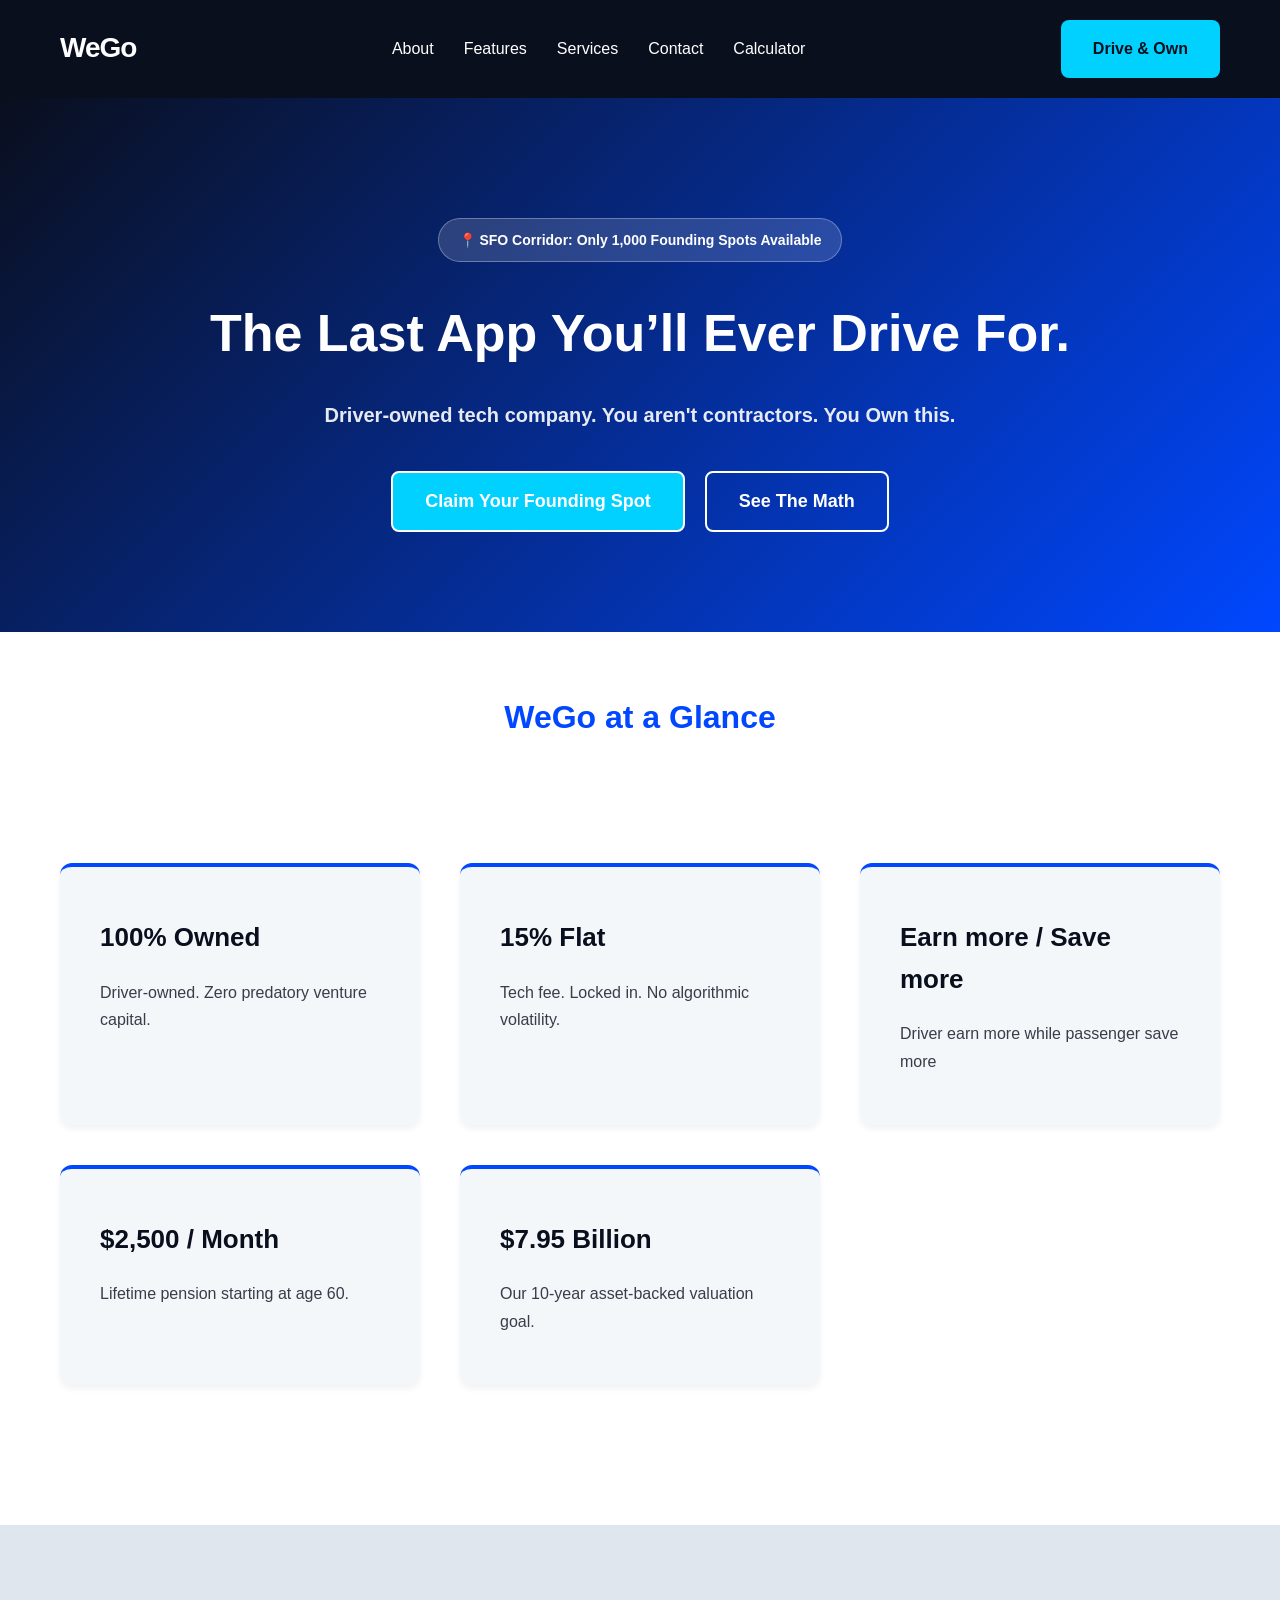
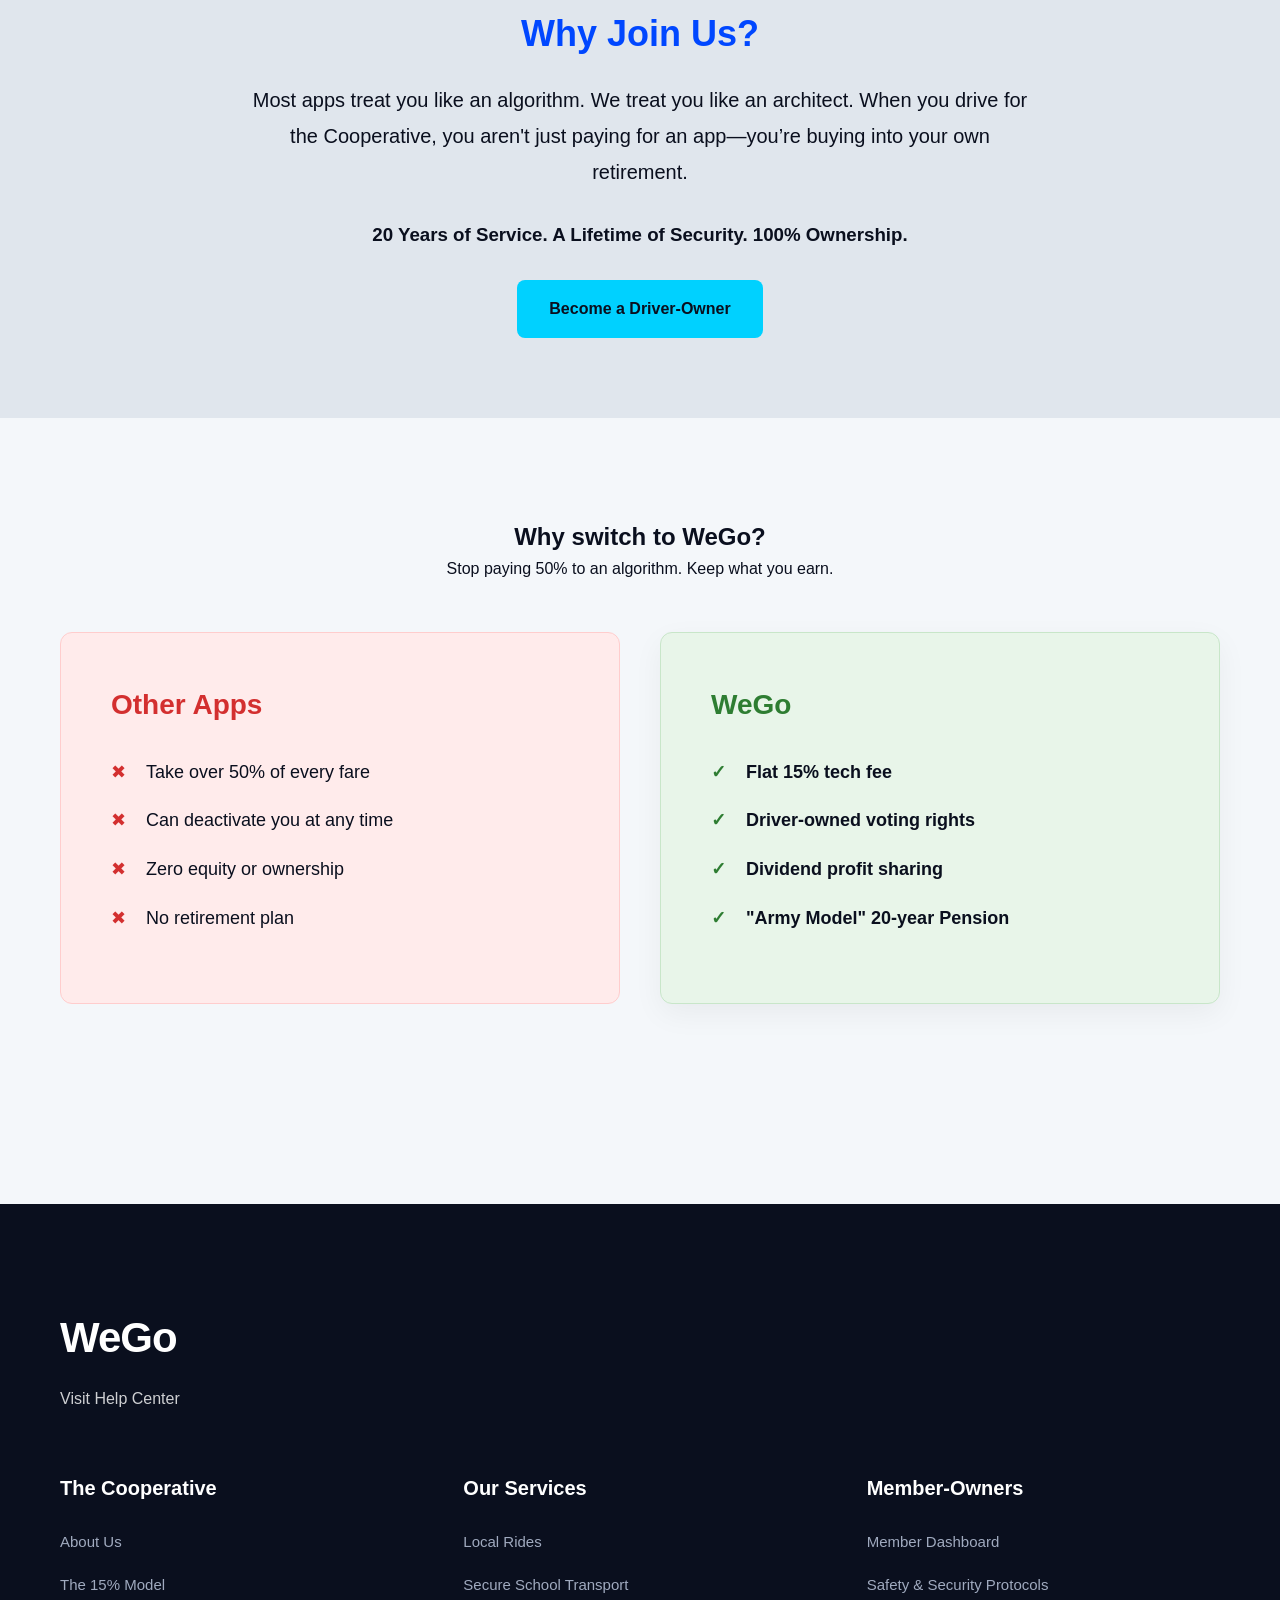
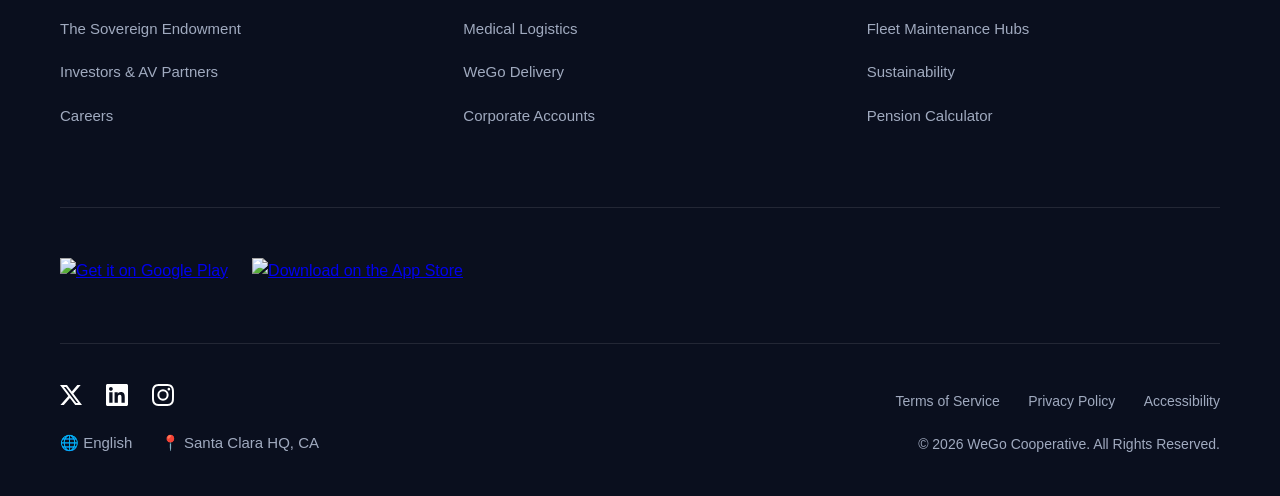
==== commit 9b3f7100: "added calculator" ====
--- a/index.html
+++ b/index.html
@@ -16,6 +16,7 @@
                     <li><a href="features.html">Features</a></li>
                     <li><a href="services.html">Services</a></li>
                     <li><a href="contact.html">Contact</a></li>
+                    <li><a href="calculator.html">Calculator</a></li> </ul>
                 </ul>
             </nav>
             <a href="contact.html" class="cta">Drive & Own</a>
@@ -29,7 +30,7 @@
             
             <h2>The Last App You’ll Ever Drive For.</h2>
             
-            <p><strong>Built for the Bay Area. Owned by You.</strong><br>
+            <p><strong>Driver-owned tech company. You aren't contractors. You Own this.</strong><br>
                         
             <div class="hero-ctas">
                 <a href="contact.html" class="cta">Claim Your Founding Spot</a>
@@ -40,7 +41,7 @@
 
         <section class="fun-facts" style="padding: 60px 0; background: var(--white);">
             <div class="container">
-                <h3 style="text-align: center; color: var(--primary); font-size: 32px; margin-bottom: 40px;">The Cooperative at a Glance</h3>
+                <h3 style="text-align: center; color: var(--primary); font-size: 32px; margin-bottom: 40px;">WeGo at a Glance</h3>
                 <div class="feature-grid">
                     <div class="feature-card">
                         <h3>100% Owned</h3>
@@ -49,6 +50,10 @@
                     <div class="feature-card">
                         <h3>15% Flat</h3>
                         <p>Tech fee. Locked in. No algorithmic volatility.</p>
+                    </div>
+                    <div class="feature-card">
+                        <h3>Earn more / Save more</h3>
+                        <p>Driver earn more while passenger save more</p>
                     </div>
                     <div class="feature-card">
                         <h3>$2,500 / Month</h3>
@@ -75,20 +80,20 @@
         <div class="container">
             <div class="section-header" style="text-align: center; margin-bottom: 40px;">
                 <h2>Why switch to WeGo?</h2>
-                <p>Stop paying 40% to an algorithm. Keep what you earn.</p>
+                <p>Stop paying 50% to an algorithm. Keep what you earn.</p>
             </div>
             <div class="comparison-grid">
                 <div class="compare-card old-way">
-                    <h3>The Corporate Apps</h3>
+                    <h3>Other Apps</h3>
                     <ul>
-                        <li>Take 25% - 40% of every fare</li>
+                        <li>Take over 50% of every fare</li>
                         <li>Can deactivate you at any time</li>
                         <li>Zero equity or ownership</li>
                         <li>No retirement plan</li>
                     </ul>
                 </div>
                 <div class="compare-card wego-way">
-                    <h3>WeGo Cooperative</h3>
+                    <h3>WeGo</h3>
                     <ul>
                         <li><strong>Flat 15% tech fee</strong></li>
                         <li><strong>Driver-owned voting rights</strong></li>
--- a/styles.css
+++ b/styles.css
@@ -20,15 +20,15 @@
 header .container { display: flex; justify-content: space-between; align-items: center; }
 .logo { color: var(--white); font-size: 28px; font-weight: 800; letter-spacing: -1px; }
 .logo a { color: var(--white); text-decoration: none; }
-nav ul { display: flex; list-style: none; }
-nav ul li a { color: var(--white); text-decoration: none; margin: 0 20px; font-weight: 500; transition: 0.3s; }
+nav ul { display: flex; list-style: none; gap: 30px; }
+nav ul li a { color: var(--white); text-decoration: none; font-weight: 500; transition: 0.3s; }
 nav ul li a:hover { color: var(--secondary); }
 
 /* =========================================
    3. HERO SECTIONS 
    ========================================= */
-.hero { background: linear-gradient(135deg, var(--dark) 0%, var(--primary) 100%); color: var(--white); padding: 120px 0; text-align: center; }
-.hero h2 { font-size: 52px; margin-bottom: 20px; font-weight: 800; }
+.hero { background: linear-gradient(135deg, var(--dark) 0%, var(--primary) 100%); color: var(--white); padding: 120px 0 100px; text-align: center; }
+.hero h2 { font-size: 52px; margin-bottom: 24px; font-weight: 800; }
 .hero p { font-size: 20px; max-width: 800px; margin: 0 auto 40px; opacity: 0.9; line-height: 1.6; }
 
 .highlight-math {
@@ -41,54 +41,54 @@
 /* =========================================
    4. BUTTONS & LINKS
    ========================================= */
-.cta { background: var(--secondary); color: var(--dark); padding: 15px 30px; border-radius: 8px; text-decoration: none; font-weight: 700; transition: 0.3s ease; display: inline-block; border: none; cursor: pointer; }
+.cta { background: var(--secondary); color: var(--dark); padding: 16px 32px; border-radius: 8px; text-decoration: none; font-weight: 700; transition: 0.3s ease; display: inline-block; border: none; cursor: pointer; }
 .cta:hover { transform: translateY(-3px); box-shadow: 0 10px 20px rgba(0,209,255,0.3); }
 
-.hero-ctas { margin-top: 20px; }
-.hero-ctas a { color: var(--white); text-decoration: none; font-weight: 700; font-size: 18px; margin: 0 10px; padding: 12px 28px; border: 2px solid var(--white); border-radius: 8px; transition: 0.3s ease; display: inline-block; }
+.hero-ctas { margin-top: 30px; display: flex; justify-content: center; gap: 20px; }
+.hero-ctas a { color: var(--white); text-decoration: none; font-weight: 700; font-size: 18px; padding: 14px 32px; border: 2px solid var(--white); border-radius: 8px; transition: 0.3s ease; display: inline-block; }
 .hero-ctas a:hover { background: var(--white); color: var(--primary); transform: translateY(-3px); box-shadow: 0 10px 20px rgba(255, 255, 255, 0.2); }
 
 /* =========================================
    5. FEATURE CARDS & GRIDS
    ========================================= */
-.feature-grid { display: grid; grid-template-columns: repeat(auto-fit, minmax(250px, 1fr)); gap: 30px; padding: 40px 0;}
-.feature-card { background: var(--light); padding: 40px; border-radius: 12px; box-shadow: 0 4px 6px rgba(0,0,0,0.05); transition: 0.3s ease; border-top: 4px solid var(--primary); }
+.feature-grid { display: grid; grid-template-columns: repeat(auto-fit, minmax(280px, 1fr)); gap: 40px; padding: 80px 0;} 
+.feature-card { background: var(--light); padding: 50px 40px; border-radius: 12px; box-shadow: 0 4px 6px rgba(0,0,0,0.05); transition: 0.3s ease; border-top: 4px solid var(--primary); }
 .feature-card:hover { transform: translateY(-10px); }
-.feature-card h3 { color: var(--dark); margin-bottom: 15px; font-size: 26px; font-weight: 800; }
-.feature-card p { font-size: 16px; opacity: 0.8; }
-
-.dashboard-grid { display: grid; grid-template-columns: repeat(12, 1fr); gap: 20px; }
-.stats-panel { background: var(--white); padding: 25px; border-radius: 12px; box-shadow: 0 10px 30px rgba(0,0,0,0.05); }
+.feature-card h3 { color: var(--dark); margin-bottom: 20px; font-size: 26px; font-weight: 800; }
+.feature-card p { font-size: 16px; opacity: 0.8; line-height: 1.7; }
+
+.dashboard-grid { display: grid; grid-template-columns: repeat(12, 1fr); gap: 30px; margin-bottom: 80px; } 
+.stats-panel { background: var(--white); padding: 30px; border-radius: 12px; box-shadow: 0 10px 30px rgba(0,0,0,0.05); }
 
 /* =========================================
    6. SERVICES LAYOUT
    ========================================= */
-.service-list { display: grid; grid-template-columns: repeat(auto-fit, minmax(300px, 1fr)); gap: 30px; padding: 40px 0; }
-.service-item { background: var(--white); padding: 35px; border-radius: 12px; border-left: 6px solid var(--primary); box-shadow: 0 4px 10px rgba(0,0,0,0.03); transition: 0.3s ease; }
+.service-list { display: grid; grid-template-columns: repeat(auto-fit, minmax(320px, 1fr)); gap: 40px; padding: 80px 0; }
+.service-item { background: var(--white); padding: 40px; border-radius: 12px; border-left: 6px solid var(--primary); box-shadow: 0 4px 10px rgba(0,0,0,0.03); transition: 0.3s ease; }
 .service-item:hover { transform: translateY(-5px); box-shadow: 0 10px 25px rgba(0, 71, 255, 0.1); }
-.service-item h3 { color: var(--dark); font-size: 22px; margin-bottom: 12px; }
-.service-item p { font-size: 16px; opacity: 0.8; }
-
-.service-row { display: grid; grid-template-columns: 1fr 1fr; gap: 50px; align-items: start; margin-bottom: 40px; }
+.service-item h3 { color: var(--dark); font-size: 24px; margin-bottom: 16px; }
+.service-item p { font-size: 16px; opacity: 0.8; line-height: 1.7; }
+
+.service-row { display: grid; grid-template-columns: 1fr 1fr; gap: 60px; align-items: center; margin-bottom: 80px; } 
 .service-row.reverse-row { direction: rtl; }
 .service-row.reverse-row .service-text { direction: ltr; }
-.service-text h3 { font-size: 28px; color: var(--primary); margin-bottom: 15px; }
-.service-text p { font-size: 18px; line-height: 1.6; }
+.service-text h3 { font-size: 32px; color: var(--primary); margin-bottom: 24px; }
+.service-text p { font-size: 18px; line-height: 1.7; margin-bottom: 24px; }
 .service-text ul { list-style: none; padding: 0; }
-.service-text ul li { font-size: 16px; margin-bottom: 12px; padding-left: 30px; position: relative; }
+.service-text ul li { font-size: 16px; margin-bottom: 16px; padding-left: 35px; position: relative; }
 .service-text ul li::before { content: '✓'; color: var(--primary); position: absolute; left: 0; font-weight: bold; font-size: 18px; }
 
-.service-graphic { background: #e0e6ed; height: 400px; border-radius: 12px; border: 2px solid var(--primary); display: flex; align-items: center; justify-content: center; color: var(--dark); font-weight: 700; opacity: 0.8; box-shadow: 0 10px 30px rgba(0,0,0,0.05); }
+.service-graphic { background: #e0e6ed; height: 450px; border-radius: 12px; border: 2px solid var(--primary); display: flex; align-items: center; justify-content: center; color: var(--dark); font-weight: 700; opacity: 0.8; box-shadow: 0 10px 30px rgba(0,0,0,0.05); }
 
 /* =========================================
    7. CONTACT FORM
    ========================================= */
-.contact-form { display: flex; flex-direction: column; gap: 20px; }
-.form-row { display: grid; grid-template-columns: 1fr 1fr; gap: 20px; }
-.contact-form input, .contact-form select, .contact-form textarea { width: 100%; padding: 15px; border: 1px solid #ccc; border-radius: 8px; font-size: 16px; background: #f9fbfd; transition: 0.3s; }
+.contact-form { display: flex; flex-direction: column; gap: 24px; }
+.form-row { display: grid; grid-template-columns: 1fr 1fr; gap: 24px; }
+.contact-form input, .contact-form select, .contact-form textarea { width: 100%; padding: 16px; border: 1px solid #ccc; border-radius: 8px; font-size: 16px; background: #f9fbfd; transition: 0.3s; }
 .contact-form input:focus, .contact-form select:focus, .contact-form textarea:focus { outline: none; border-color: var(--primary); box-shadow: 0 0 0 3px rgba(0, 71, 255, 0.1); }
-.contact-form textarea { resize: vertical; }
-.submit-btn { width: 100%; }
+.contact-form textarea { resize: vertical; min-height: 150px; }
+.submit-btn { width: 100%; padding: 18px; font-size: 18px; margin-top: 10px; }
 
 /* =========================================
    8. URGENCY, COMPARISON & CALCULATOR UI
@@ -97,28 +97,33 @@
     background: rgba(255, 255, 255, 0.15);
     color: var(--white);
     display: inline-block;
-    padding: 8px 16px;
+    padding: 10px 20px;
     border-radius: 50px;
     font-weight: 600;
     font-size: 14px;
-    margin-bottom: 20px;
+    margin-bottom: 30px;
     border: 1px solid rgba(255, 255, 255, 0.3);
+}
+
+.comparison-section {
+    padding: 100px 0; 
 }
 
 .comparison-grid {
     display: grid;
     grid-template-columns: 1fr 1fr;
-    gap: 30px;
+    gap: 40px;
+    margin-top: 50px;
 }
 
 .compare-card {
-    padding: 40px;
+    padding: 50px;
     border-radius: 12px;
 }
 
 .compare-card h3 {
-    font-size: 24px;
-    margin-bottom: 20px;
+    font-size: 28px;
+    margin-bottom: 30px;
 }
 
 .compare-card ul {
@@ -127,30 +132,23 @@
 }
 
 .compare-card ul li {
-    margin-bottom: 15px;
+    margin-bottom: 20px;
     font-size: 18px;
-    padding-left: 30px;
+    padding-left: 35px;
     position: relative;
 }
 
-.old-way {
-    background: #FFEBEB;
-    border: 1px solid #FFCDCD;
-}
+.old-way { background: #FFEBEB; border: 1px solid #FFCDCD; }
 .old-way h3 { color: #D32F2F; }
 .old-way ul li::before { content: '✖'; color: #D32F2F; position: absolute; left: 0; }
 
-.wego-way {
-    background: #E8F5E9;
-    border: 1px solid #C8E6C9;
-    box-shadow: 0 10px 30px rgba(0,0,0,0.05);
-}
+.wego-way { background: #E8F5E9; border: 1px solid #C8E6C9; box-shadow: 0 10px 30px rgba(0,0,0,0.05); }
 .wego-way h3 { color: #2E7D32; }
 .wego-way ul li::before { content: '✓'; color: #2E7D32; position: absolute; left: 0; font-weight: bold; }
 
 .calculator-mockup {
     background: var(--white);
-    padding: 40px;
+    padding: 50px;
     border-radius: 12px;
     box-shadow: 0 10px 30px rgba(0,0,0,0.08);
     border-top: 5px solid var(--primary);
@@ -158,74 +156,82 @@
 
 .calc-result {
     background: var(--light);
-    padding: 20px;
+    padding: 30px;
     border-radius: 8px;
     text-align: center;
-    margin-top: 25px;
+    margin-top: 30px;
 }
 
 .pension-amount {
-    font-size: 42px;
+    font-size: 48px;
     font-weight: 800;
     color: var(--primary);
+    margin: 10px 0;
 }
 
 .pension-amount span {
-    font-size: 18px;
+    font-size: 20px;
     color: var(--dark);
 }
 
 /* =========================================
    9. MEGA FOOTER
    ========================================= */
-.mega-footer { background: var(--dark); color: var(--white); padding: 80px 0 30px; margin-top: 80px; }
-.footer-brand { margin-bottom: 50px; }
-.footer-brand h2 { font-size: 36px; margin-bottom: 10px; letter-spacing: -1px; }
+.mega-footer { background: var(--dark); color: var(--white); padding: 100px 0 40px; margin-top: 100px; }
+.footer-brand { margin-bottom: 60px; }
+.footer-brand h2 { font-size: 42px; margin-bottom: 15px; letter-spacing: -1px; }
 .help-link { color: var(--white); text-decoration: none; font-size: 16px; opacity: 0.8; transition: 0.3s; }
 .help-link:hover { opacity: 1; color: var(--secondary); }
 
-.footer-grid { display: grid; grid-template-columns: repeat(3, 1fr); gap: 40px; margin-bottom: 50px; }
-.footer-col h4 { font-size: 18px; margin-bottom: 20px; font-weight: 600; }
+.footer-grid { display: grid; grid-template-columns: repeat(3, 1fr); gap: 50px; margin-bottom: 60px; }
+.footer-col h4 { font-size: 20px; margin-bottom: 25px; font-weight: 600; }
 .footer-col ul { list-style: none; padding: 0; }
-.footer-col ul li { margin-bottom: 15px; }
+.footer-col ul li { margin-bottom: 18px; }
 .footer-col ul li a { color: #A0AABF; text-decoration: none; font-size: 15px; transition: 0.3s; }
 .footer-col ul li a:hover { color: var(--white); padding-left: 5px; }
 
-.footer-apps { display: flex; gap: 20px; margin-bottom: 50px; padding-top: 40px; border-top: 1px solid rgba(255, 255, 255, 0.1); }
-.app-btn { display: flex; align-items: center; background: transparent; border: 2px solid #A0AABF; border-radius: 8px; padding: 10px 20px; color: var(--white); text-decoration: none; transition: 0.3s; }
+.footer-apps { display: flex; gap: 24px; margin-bottom: 60px; padding-top: 50px; border-top: 1px solid rgba(255, 255, 255, 0.1); }
+.app-btn { display: flex; align-items: center; background: transparent; border: 2px solid #A0AABF; border-radius: 8px; padding: 12px 24px; color: var(--white); text-decoration: none; transition: 0.3s; }
 .app-btn:hover { border-color: var(--white); background: rgba(255,255,255,0.05); }
 
-.store-badge img { height: 40px; width: auto; transition: 0.3s ease; }
+.store-badge img { height: 45px; width: auto; transition: 0.3s ease; }
 .store-badge img:hover { transform: translateY(-3px); opacity: 0.9; }
 
-.footer-meta { display: flex; justify-content: space-between; align-items: flex-end; padding-top: 30px; border-top: 1px solid rgba(255, 255, 255, 0.1); }
-.social-icons { display: flex; align-items: center; gap: 20px; margin-bottom: 20px; }
+.footer-meta { display: flex; justify-content: space-between; align-items: flex-end; padding-top: 40px; border-top: 1px solid rgba(255, 255, 255, 0.1); }
+.social-icons { display: flex; align-items: center; gap: 24px; margin-bottom: 24px; }
 .social-icons a { color: var(--white); transition: 0.3s ease; display: inline-flex; }
 .social-icons a:hover { color: var(--secondary); transform: translateY(-3px); }
 
-.locale-info span { margin-right: 20px; color: #A0AABF; font-size: 14px; }
+.locale-info span { margin-right: 24px; color: #A0AABF; font-size: 15px; }
 .meta-right { text-align: right; }
-.meta-right a { color: #A0AABF; text-decoration: none; margin-left: 20px; font-size: 13px; }
+.meta-right a { color: #A0AABF; text-decoration: none; margin-left: 24px; font-size: 14px; }
 .meta-right a:hover, .social-icons a:hover { color: var(--secondary); }
-.copyright { color: #A0AABF; font-size: 13px; margin-top: 15px; }
+.copyright { color: #A0AABF; font-size: 14px; margin-top: 20px; }
 
 /* =========================================
    10. MOBILE RESPONSIVENESS (The Final Polish)
    ========================================= */
 @media (max-width: 768px) {
     /* Hero fixes */
-    .hero-ctas a { margin-bottom: 15px !important; }
-    .hero h2 { font-size: 32px; }
-    .hero p { font-size: 16px; }
+    .hero { padding: 80px 0 60px; }
+    .hero-ctas { flex-direction: column; gap: 15px; }
+    .hero-ctas a { margin: 0 !important; width: 100%; text-align: center; }
+    .hero h2 { font-size: 36px; }
+    .hero p { font-size: 18px; }
 
     /* Nav Fixes */
-    header .container { flex-direction: column; gap: 15px; }
-    nav ul { flex-wrap: wrap; justify-content: center; gap: 15px !important; row-gap: 10px !important; }
-    nav ul li a { margin: 0; font-size: 14px; }
-    header .cta { margin-top: 10px !important; width: 100% !important; text-align: center !important; }
+    header .container { flex-direction: column; gap: 20px; }
+    nav ul { flex-wrap: wrap; justify-content: center; gap: 20px !important; }
+    nav ul li a { font-size: 16px; }
+    header .cta { width: 100% !important; text-align: center !important; }
+
+    /* General Layout Spacing Fixes */
+    .feature-grid, .service-list { padding: 60px 0; }
+    .comparison-section { padding: 60px 0; }
+    .mega-footer { margin-top: 60px; padding: 60px 0 30px; }
 
     /* Force grids to stack vertically */
-    .dashboard-grid, .service-row, .comparison-grid { display: flex !important; flex-direction: column !important; gap: 30px; }
+    .dashboard-grid, .service-row, .comparison-grid { display: flex !important; flex-direction: column !important; gap: 40px; }
     .dashboard-grid > div, .service-row > div { width: 100% !important; grid-column: span 12 !important; padding-right: 0 !important; padding-left: 0 !important; }
 
     /* Form Fixes */
@@ -235,10 +241,72 @@
     .submit-btn { width: 100% !important; padding: 18px !important; font-size: 18px !important; }
 
     /* Mega Footer Fixes */
-    .footer-grid { grid-template-columns: 1fr !important; gap: 30px !important; }
-    .footer-apps { flex-direction: column !important; }
+    .footer-grid { grid-template-columns: 1fr !important; gap: 40px !important; }
+    .footer-apps { flex-direction: column !important; gap: 15px; }
     .app-btn { width: 100% !important; justify-content: center !important; }
     .footer-meta { flex-direction: column !important; align-items: flex-start !important; gap: 30px !important; }
     .meta-right { text-align: left !important; }
-    .meta-right a { display: block !important; margin-left: 0 !important; margin-bottom: 10px !important; }
+    .meta-right a { display: block !important; margin-left: 0 !important; margin-bottom: 15px !important; }
+}
+
+/* =========================================
+   11. CUSTOM INTERACTIVE SLIDERS
+   ========================================= */
+input[type=range] {
+    -webkit-appearance: none;
+    width: 100%;
+    background: transparent;
+    margin: 15px 0;
+}
+
+input[type=range]:focus {
+    outline: none;
+}
+
+/* The Slider Track */
+input[type=range]::-webkit-slider-runnable-track {
+    width: 100%;
+    height: 8px;
+    cursor: pointer;
+    background: #E0E6ED; /* Light grey/blue track */
+    border-radius: 10px;
+    border: 1px solid rgba(0,0,0,0.05);
+}
+
+/* The Draggable Dot (Thumb) */
+input[type=range]::-webkit-slider-thumb {
+    height: 24px;
+    width: 24px;
+    border-radius: 50%;
+    background: var(--primary); /* Main blue */
+    cursor: pointer;
+    -webkit-appearance: none;
+    margin-top: -9px; /* Centers the dot on the track */
+    box-shadow: 0 4px 10px rgba(0, 71, 255, 0.4);
+    transition: 0.2s ease;
+    border: 3px solid var(--white);
+}
+
+/* Hover effect for the dot */
+input[type=range]::-webkit-slider-thumb:hover {
+    background: var(--secondary); /* Turns cyan when hovered */
+    transform: scale(1.15); /* Grows slightly */
+}
+
+/* Firefox Support */
+input[type=range]::-moz-range-track {
+    width: 100%;
+    height: 8px;
+    cursor: pointer;
+    background: #E0E6ED;
+    border-radius: 10px;
+}
+input[type=range]::-moz-range-thumb {
+    height: 24px;
+    width: 24px;
+    border-radius: 50%;
+    background: var(--primary);
+    cursor: pointer;
+    border: 3px solid var(--white);
+    box-shadow: 0 4px 10px rgba(0, 71, 255, 0.4);
 }
